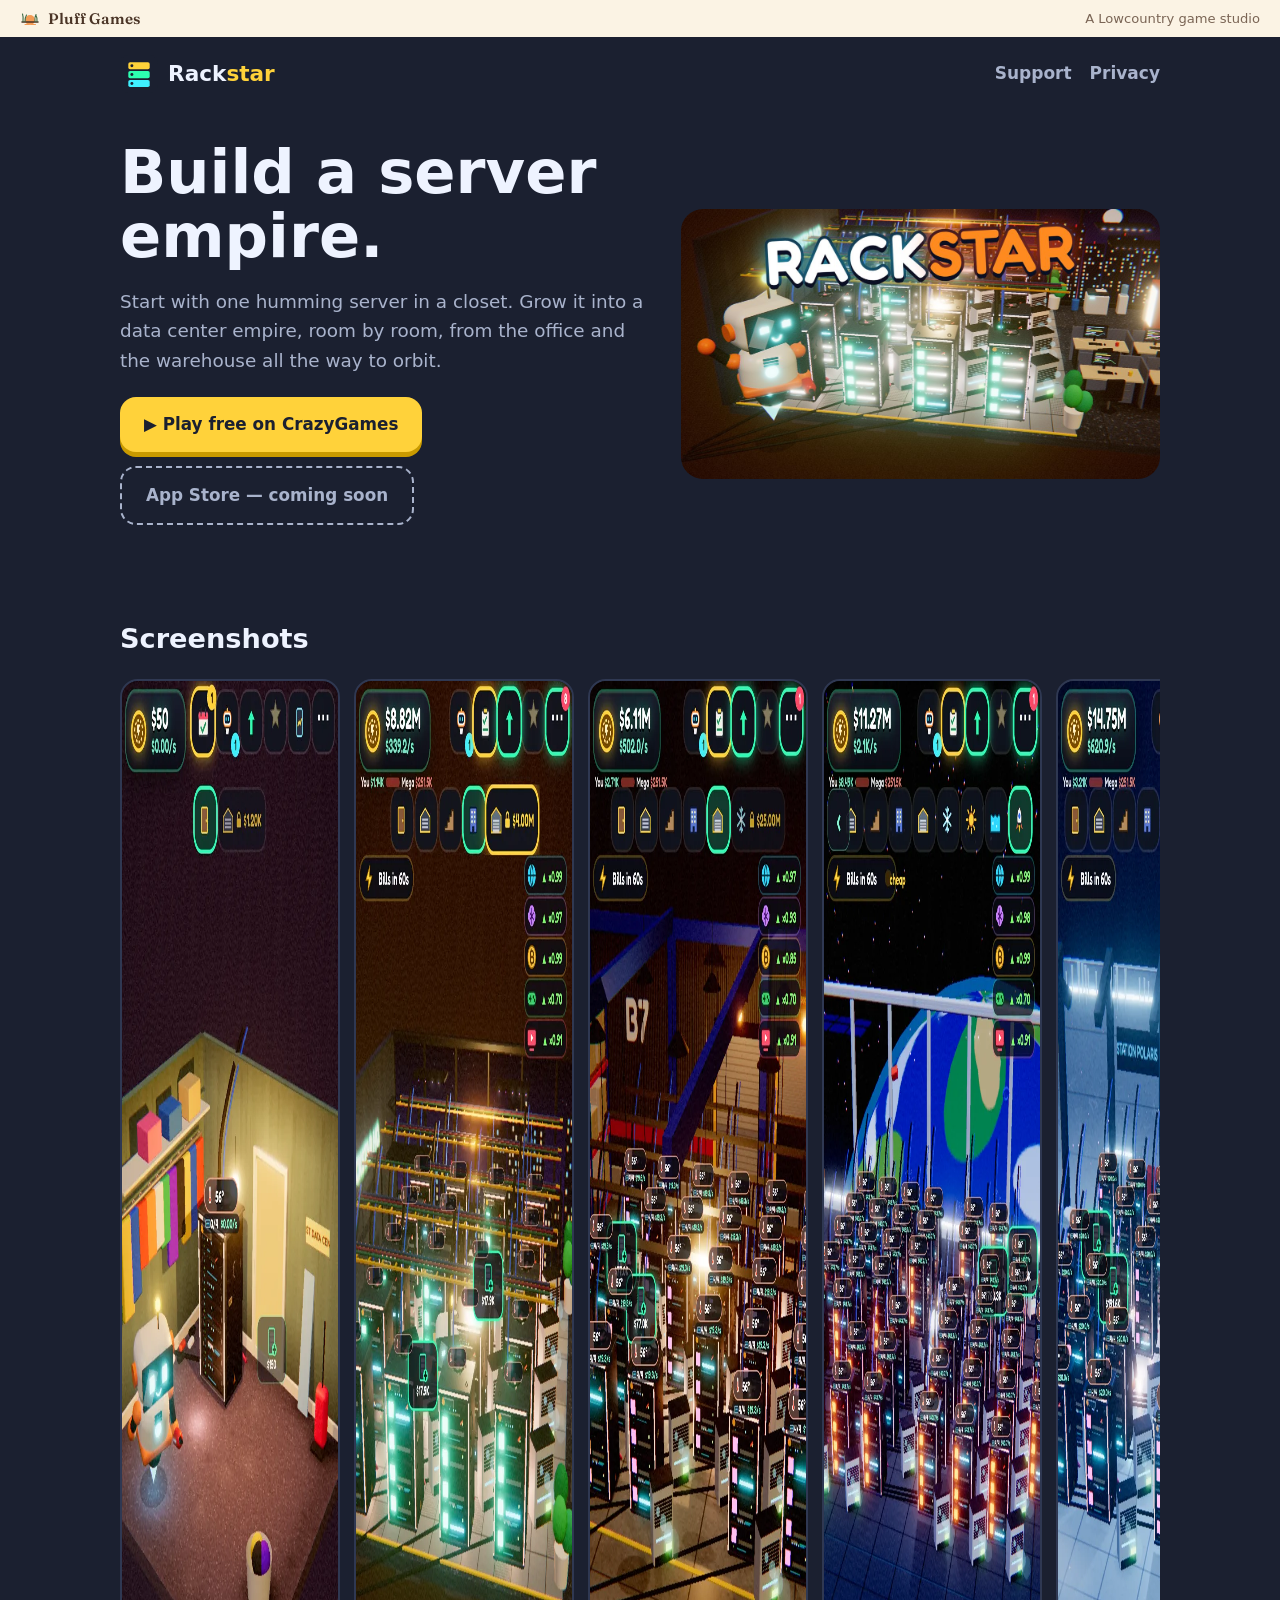
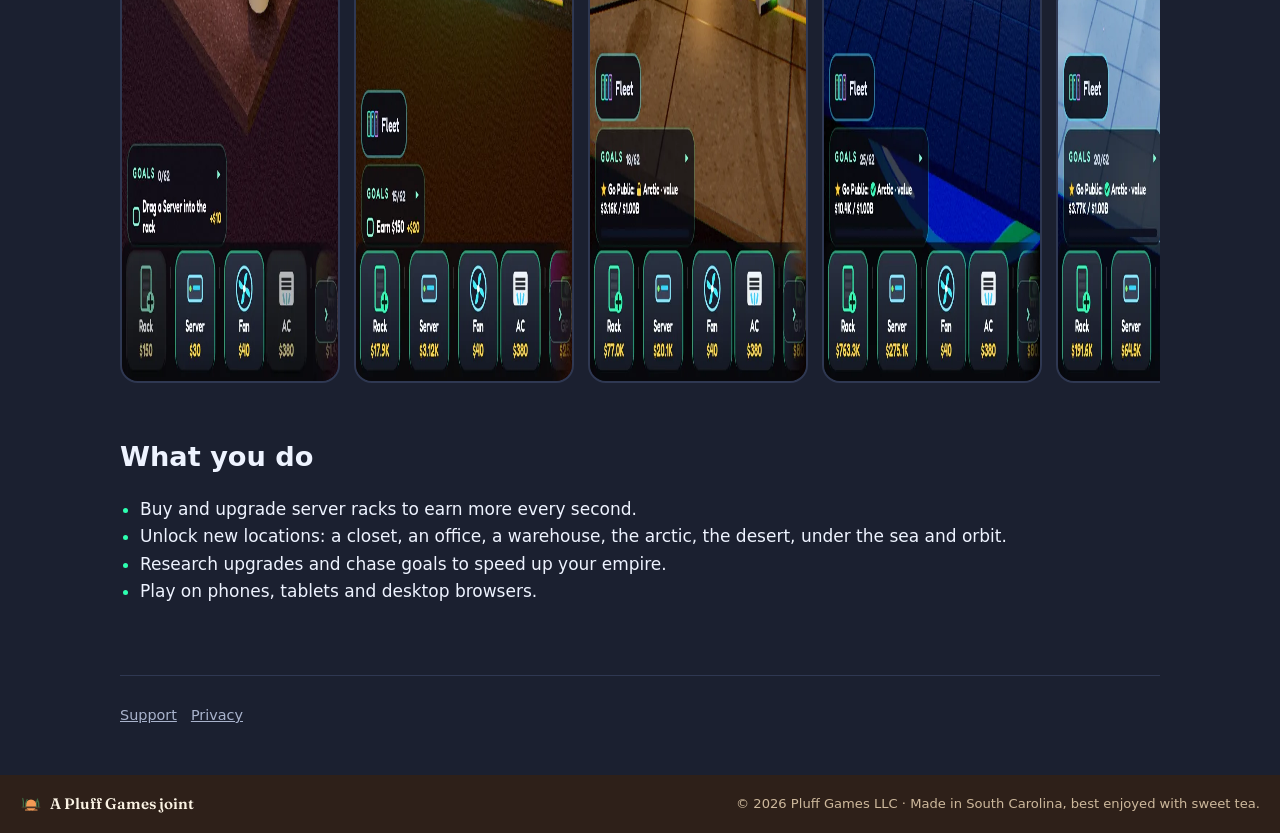
==== index.html @ f136c1f4 "Lowcountry rebrand: marsh sunset hero, new palette, fonts, logo" ====
<!doctype html><html lang="en"><head><meta charset="utf-8"><meta name="viewport" content="width=device-width,initial-scale=1">
<title>Rackstar — build a server empire</title><meta name="description" content="Rackstar is an idle tycoon game: grow from one server rack in a closet to data centers in orbit. Play free on CrazyGames."><link rel="canonical" href="https://rackstar.pluff.games/">
<meta property="og:type" content="website"><meta property="og:title" content="Rackstar — build a server empire"><meta property="og:description" content="Rackstar is an idle tycoon game: grow from one server rack in a closet to data centers in orbit. Play free on CrazyGames."><meta property="og:url" content="https://rackstar.pluff.games/"><meta property="og:image" content="https://rackstar.pluff.games/img/cover.jpg"><meta name="twitter:card" content="summary_large_image">
<meta name="theme-color" content="#f0936a"><link rel="icon" href="assets/favicon.svg" type="image/svg+xml"><link rel="apple-touch-icon" href="assets/apple-touch-icon.png"><link rel="stylesheet" href="assets/style.css"></head><body>
<div class="pbar"><a href="https://pluff.games"><img src="assets/pluff-logo.svg" alt="" width="20" height="20">Pluff Games</a><span>A Lowcountry game studio</span></div>
<div class="wrap"><header class="top"><a class="logo" href="./"><img src="assets/favicon.svg" alt=""><span>Rack<b>star</b></span></a><nav><a href="support/">Support</a><a href="privacy/">Privacy</a></nav></header>

<section class="game-hero"><div><h1 style="font-size:clamp(2.4rem,7vw,3.8rem);margin:0;line-height:1.05">Build a server empire.</h1>
<p style="color:var(--mut);font-size:1.15rem">Start with one humming server in a closet. Grow it into a data center empire, room by room, from the office and the warehouse all the way to orbit.</p>
<div class="btns"><a class="btn p" href="https://www.crazygames.com/game/rackstar">▶ Play free on CrazyGames</a><span class="btn g" aria-label="App Store version coming soon"> App Store — coming soon</span></div></div>
<img src="img/cover.jpg" alt="Rackstar cover art" width="1200" height="675"></section>
<h2>Screenshots</h2><div class="shots"><img src="img/1-closet.webp" alt="Rackstar screenshot: closet" loading="lazy" width="600" height="1304"><img src="img/2-office.webp" alt="Rackstar screenshot: office" loading="lazy" width="600" height="1304"><img src="img/3-warehouse.webp" alt="Rackstar screenshot: warehouse" loading="lazy" width="600" height="1304"><img src="img/4-orbit.webp" alt="Rackstar screenshot: orbit" loading="lazy" width="600" height="1304"><img src="img/4b-arctic.webp" alt="Rackstar screenshot: arctic" loading="lazy" width="600" height="1304"><img src="img/4d-undersea.webp" alt="Rackstar screenshot: undersea" loading="lazy" width="600" height="1304"></div>
<h2>What you do</h2><ul class="feat"><li>Buy and upgrade server racks to earn more every second.</li><li>Unlock new locations: a closet, an office, a warehouse, the arctic, the desert, under the sea and orbit.</li><li>Research upgrades and chase goals to speed up your empire.</li><li>Play on phones, tablets and desktop browsers.</li></ul>

<footer><a href="support/">Support</a><a href="privacy/">Privacy</a></footer></div>
<div class="pfoot"><a href="https://pluff.games"><img src="assets/pluff-logo.svg" alt="" width="22" height="22">A Pluff Games joint</a><span>&copy; 2026 Pluff Games LLC · Made in South Carolina, best enjoyed with sweet tea.</span></div></body></html>
---- assets/style.css ----
:root{--bg:#1b2030;--bg2:#232a3e;--y:#ffd23a;--m:#2dffb0;--c:#3ff0ff;--o:#ff8a1f;--t:#eef3ff;--mut:#a9b3cc}
*{box-sizing:border-box}html{-webkit-text-size-adjust:100%}
body{margin:0;font:17px/1.6 ui-rounded,"SF Pro Rounded","Nunito",system-ui,-apple-system,"Segoe UI",sans-serif;background:var(--bg);color:var(--t)}
a{color:var(--m)}img{max-width:100%;display:block}
.wrap{max-width:1080px;margin:0 auto;padding:0 20px}
header.top{display:flex;align-items:center;justify-content:space-between;padding:18px 0}
.logo{display:flex;gap:10px;align-items:center;font-weight:900;font-size:1.35rem;color:var(--t);text-decoration:none}
.logo img{width:38px;height:38px}.logo b{color:var(--y)}
nav a{color:var(--mut);text-decoration:none;margin-left:18px;font-weight:700}nav a:hover{color:var(--y)}
.hero{padding:56px 0 40px;text-align:center}
.hero h1{font-size:clamp(2.2rem,6vw,3.8rem);line-height:1.1;margin:0 0 14px;font-weight:900}
.hero h1 span{color:var(--y)}.hero p{color:var(--mut);max-width:620px;margin:0 auto;font-size:1.15rem}
.blob{display:inline-block;animation:bob 3s ease-in-out infinite}@keyframes bob{50%{transform:translateY(-6px) rotate(-3deg)}}
h2{font-size:1.7rem;font-weight:900;margin:40px 0 18px}
.grid{display:grid;grid-template-columns:repeat(auto-fill,minmax(290px,1fr));gap:22px}
.card{background:var(--bg2);border-radius:22px;overflow:hidden;text-decoration:none;color:var(--t);border:2px solid #2f3852;transition:transform .15s,border-color .15s}
.card:hover{transform:translateY(-4px) rotate(-.4deg);border-color:var(--y)}
.card .b{padding:16px 20px 20px}.card h3{margin:0 0 4px;font-size:1.3rem}.card p{margin:0;color:var(--mut)}
.card.soon{display:grid;place-items:center;min-height:240px;border-style:dashed;color:var(--mut);text-align:center;padding:20px}
.tag{display:inline-block;font-size:.75rem;font-weight:800;padding:3px 10px;border-radius:99px;background:var(--m);color:var(--bg);margin-right:6px}
.tag.y{background:var(--y)}
.btns{display:flex;flex-wrap:wrap;gap:14px;margin:22px 0}
.btn{display:inline-flex;align-items:center;gap:8px;padding:14px 24px;border-radius:16px;font-weight:900;text-decoration:none;font-size:1.05rem}
.btn.p{background:var(--y);color:var(--bg);box-shadow:0 5px 0 #c99a00}.btn.p:hover{transform:translateY(2px);box-shadow:0 3px 0 #c99a00}
.btn.g{border:2px dashed var(--mut);color:var(--mut);cursor:default}
.shots{display:flex;gap:14px;overflow-x:auto;scroll-snap-type:x mandatory;padding-bottom:12px}
.shots img{width:220px;flex:none;border-radius:18px;scroll-snap-align:start;border:2px solid #2f3852}
.game-hero{display:grid;grid-template-columns:1.1fr 1fr;gap:34px;align-items:center;padding:30px 0}
.game-hero img{border-radius:22px}
@media(max-width:760px){.game-hero{grid-template-columns:1fr}nav a{margin-left:12px;font-size:.95rem}.shots img{width:160px}}
.prose{max-width:760px}.prose h2{font-size:1.3rem;margin:28px 0 8px;color:var(--y)}
ul.feat{padding-left:20px}ul.feat li::marker{color:var(--m)}
footer{margin-top:70px;padding:28px 0;border-top:1px solid #2f3852;color:var(--mut);font-size:.9rem}
footer a{color:var(--mut);margin-right:14px}
.card>img{width:100%;aspect-ratio:16/10;object-fit:cover;height:auto}
.card.soon{min-height:0}
.game-hero>img{width:100%;max-height:460px;object-fit:cover;height:auto}
@font-face{font-family:Fraunces;src:url(fonts/fraunces.woff2) format("woff2");font-weight:100 900;font-display:swap}
.pbar,.pfoot{display:flex;justify-content:space-between;align-items:center;gap:12px;padding:8px 20px;font-size:.82rem;background:#fbf3e4;color:#4a3426}
.pbar a,.pfoot a{display:flex;align-items:center;gap:8px;font:600 .95rem Fraunces,Georgia,serif;color:#4a3426;text-decoration:none}
.pbar span,.pfoot span{color:#7a6555}
.pfoot{background:#2e2019;color:#cdb89c;padding:18px 20px;margin-top:20px;flex-wrap:wrap}.pfoot a{color:#fbf3e4}.pfoot span{color:#cdb89c}
footer a{margin-right:14px}
@media(max-width:520px){.pbar span{display:none}}
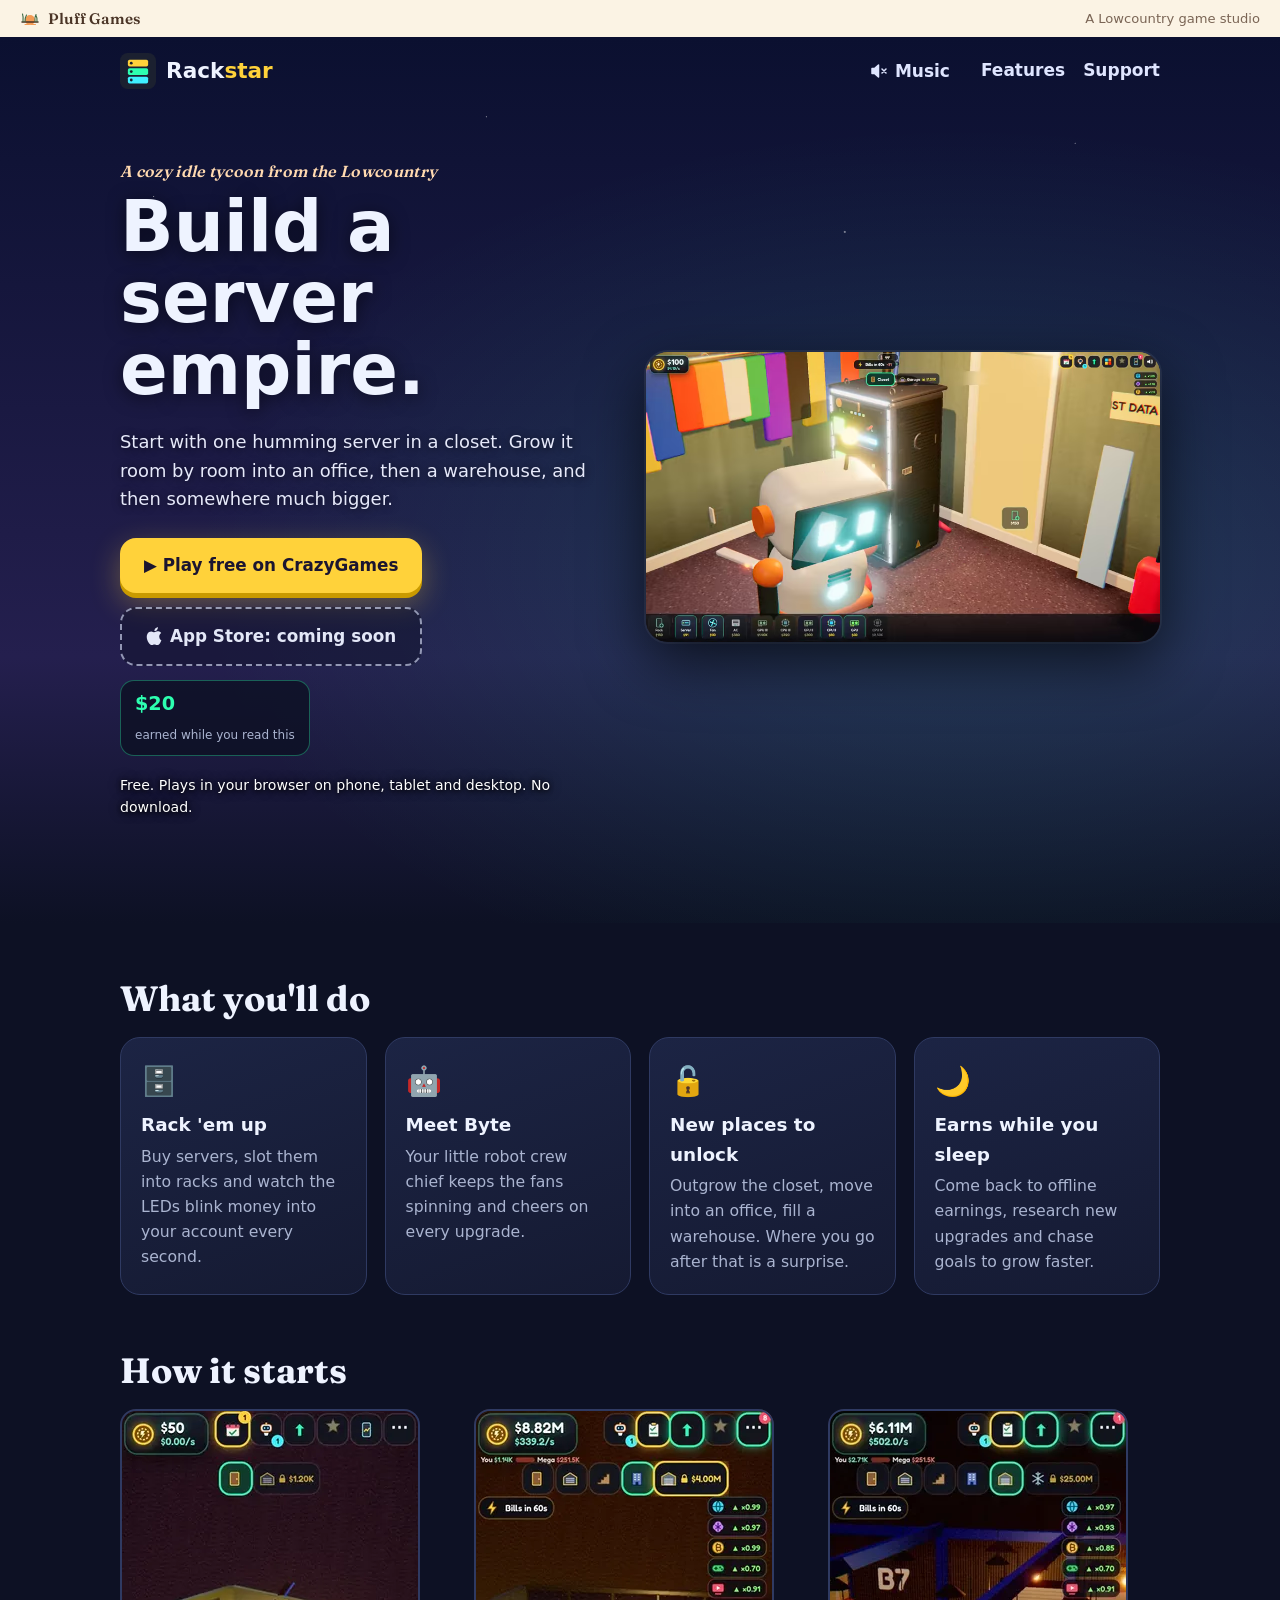
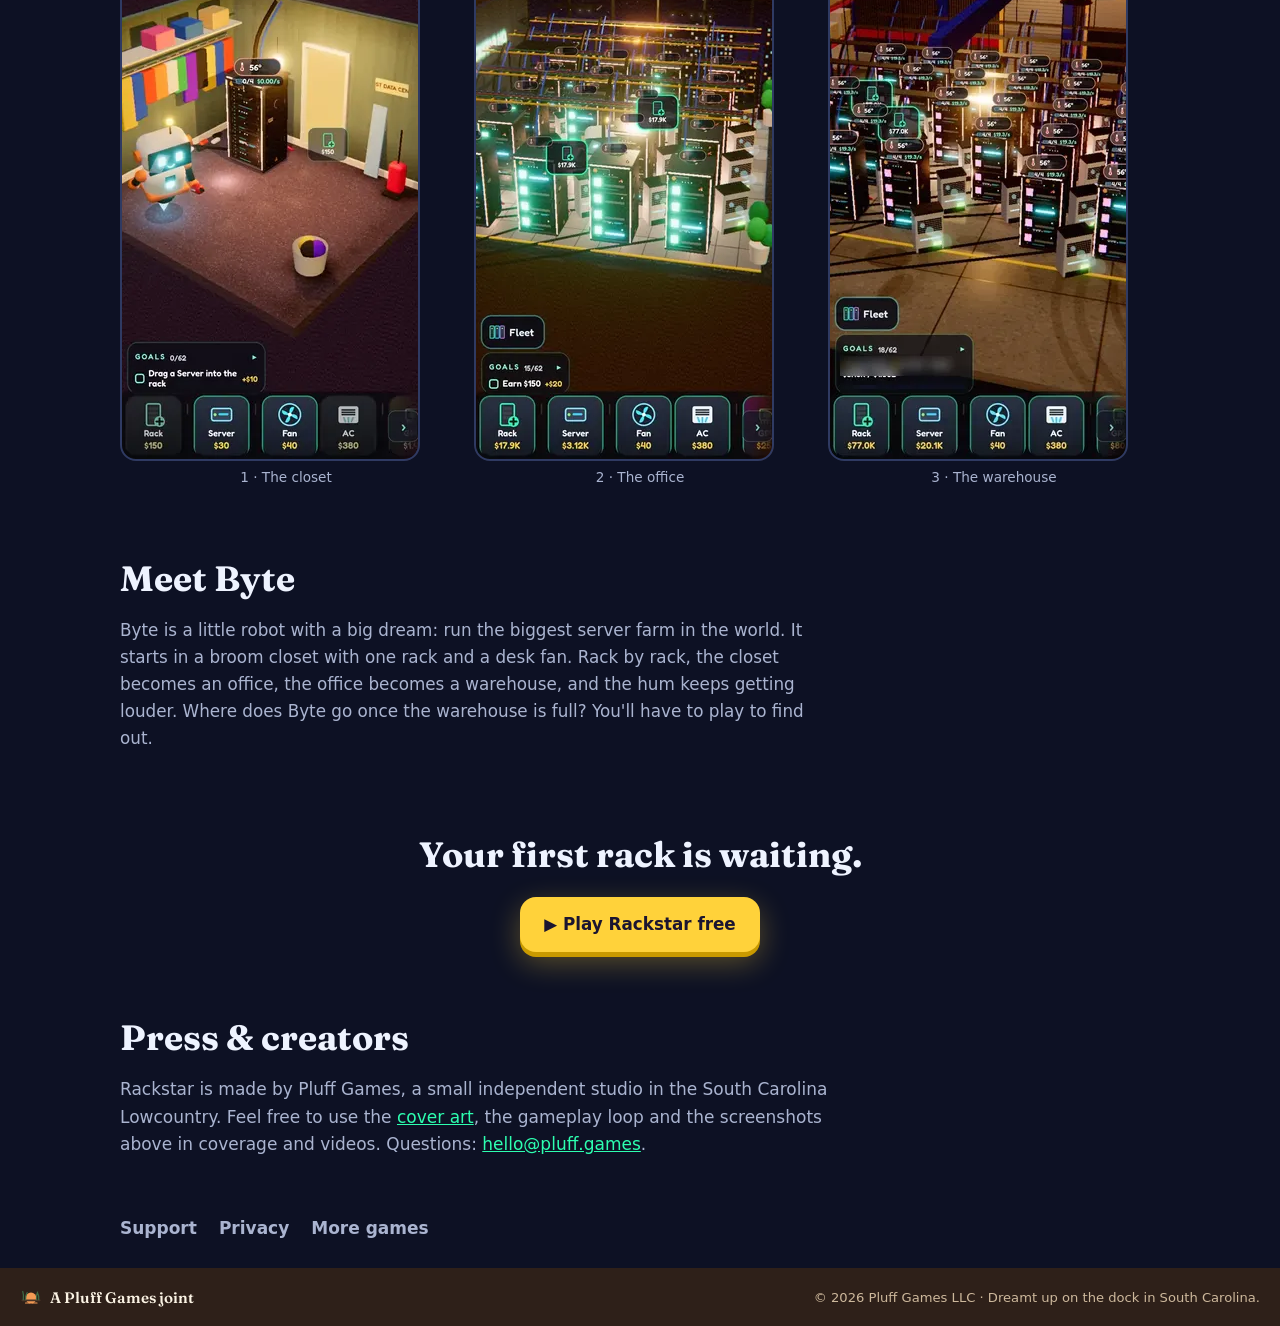
==== commit 44397fb1: "Rackstar showcase: gameplay loop hero, music toggle, spoiler-free early-game shots, SEO/OG, robots +" ====
--- a/index.html
+++ b/index.html
@@ -1,16 +1,50 @@
-<!doctype html><html lang="en"><head><meta charset="utf-8"><meta name="viewport" content="width=device-width,initial-scale=1">
-<title>Rackstar — build a server empire</title><meta name="description" content="Rackstar is an idle tycoon game: grow from one server rack in a closet to data centers in orbit. Play free on CrazyGames."><link rel="canonical" href="https://rackstar.pluff.games/">
-<meta property="og:type" content="website"><meta property="og:title" content="Rackstar — build a server empire"><meta property="og:description" content="Rackstar is an idle tycoon game: grow from one server rack in a closet to data centers in orbit. Play free on CrazyGames."><meta property="og:url" content="https://rackstar.pluff.games/"><meta property="og:image" content="https://rackstar.pluff.games/img/cover.jpg"><meta name="twitter:card" content="summary_large_image">
-<meta name="theme-color" content="#f0936a"><link rel="icon" href="assets/favicon.svg" type="image/svg+xml"><link rel="apple-touch-icon" href="assets/apple-touch-icon.png"><link rel="stylesheet" href="assets/style.css"></head><body>
-<div class="pbar"><a href="https://pluff.games"><img src="assets/pluff-logo.svg" alt="" width="20" height="20">Pluff Games</a><span>A Lowcountry game studio</span></div>
-<div class="wrap"><header class="top"><a class="logo" href="./"><img src="assets/favicon.svg" alt=""><span>Rack<b>star</b></span></a><nav><a href="support/">Support</a><a href="privacy/">Privacy</a></nav></header>
+<!doctype html><html lang="en"><head><meta charset="utf-8"><meta name="viewport" content="width=device-width,initial-scale=1,viewport-fit=cover">
+<title>Rackstar: build a server empire from a broom closet</title>
 
-<section class="game-hero"><div><h1 style="font-size:clamp(2.4rem,7vw,3.8rem);margin:0;line-height:1.05">Build a server empire.</h1>
-<p style="color:var(--mut);font-size:1.15rem">Start with one humming server in a closet. Grow it into a data center empire, room by room, from the office and the warehouse all the way to orbit.</p>
-<div class="btns"><a class="btn p" href="https://www.crazygames.com/game/rackstar">▶ Play free on CrazyGames</a><span class="btn g" aria-label="App Store version coming soon"> App Store — coming soon</span></div></div>
-<img src="img/cover.jpg" alt="Rackstar cover art" width="1200" height="675"></section>
-<h2>Screenshots</h2><div class="shots"><img src="img/1-closet.webp" alt="Rackstar screenshot: closet" loading="lazy" width="600" height="1304"><img src="img/2-office.webp" alt="Rackstar screenshot: office" loading="lazy" width="600" height="1304"><img src="img/3-warehouse.webp" alt="Rackstar screenshot: warehouse" loading="lazy" width="600" height="1304"><img src="img/4-orbit.webp" alt="Rackstar screenshot: orbit" loading="lazy" width="600" height="1304"><img src="img/4b-arctic.webp" alt="Rackstar screenshot: arctic" loading="lazy" width="600" height="1304"><img src="img/4d-undersea.webp" alt="Rackstar screenshot: undersea" loading="lazy" width="600" height="1304"></div>
-<h2>What you do</h2><ul class="feat"><li>Buy and upgrade server racks to earn more every second.</li><li>Unlock new locations: a closet, an office, a warehouse, the arctic, the desert, under the sea and orbit.</li><li>Research upgrades and chase goals to speed up your empire.</li><li>Play on phones, tablets and desktop browsers.</li></ul>
-
-<footer><a href="support/">Support</a><a href="privacy/">Privacy</a></footer></div>
-<div class="pfoot"><a href="https://pluff.games"><img src="assets/pluff-logo.svg" alt="" width="22" height="22">A Pluff Games joint</a><span>&copy; 2026 Pluff Games LLC · Made in South Carolina, best enjoyed with sweet tea.</span></div></body></html>+<meta name="description" content="Rackstar is a cozy idle tycoon game. Grow one humming server in a broom closet into a data center empire. How far can you take it? Play free on CrazyGames.">
+<link rel="canonical" href="https://rackstar.pluff.games/">
+<meta property="og:type" content="website"><meta property="og:site_name" content="Rackstar by Pluff Games"><meta property="og:title" content="Rackstar: build a server empire"><meta property="og:description" content="Grow one humming server in a broom closet into a data center empire. Play free on CrazyGames."><meta property="og:url" content="https://rackstar.pluff.games/"><meta property="og:image" content="https://rackstar.pluff.games/img/og.jpg"><meta property="og:image:width" content="1200"><meta property="og:image:height" content="675"><meta property="og:image:alt" content="Byte the robot in front of glowing Rackstar server racks">
+<meta name="twitter:card" content="summary_large_image"><meta name="twitter:title" content="Rackstar: build a server empire"><meta name="twitter:description" content="Start in a broom closet. Nobody knows where it ends. Play free on CrazyGames."><meta name="twitter:image" content="https://rackstar.pluff.games/img/og.jpg">
+<meta name="theme-color" content="#0d1124"><link rel="icon" href="/assets/favicon.svg" type="image/svg+xml"><link rel="icon" href="/favicon.ico" sizes="32x32"><link rel="apple-touch-icon" href="/assets/apple-touch-icon.png">
+<link rel="preload" href="/assets/fonts/fraunces.woff2" as="font" type="font/woff2" crossorigin>
+<link rel="stylesheet" href="/assets/rs.css">
+<script type="application/ld+json">{"@context":"https://schema.org","@type":"VideoGame","name":"Rackstar","url":"https://rackstar.pluff.games/","image":"https://rackstar.pluff.games/img/og.jpg","description":"A cozy idle tycoon game: grow one server rack in a closet into a data center empire.","genre":["Idle","Tycoon","Simulation"],"gamePlatform":["Web browser","iOS"],"applicationCategory":"Game","operatingSystem":"Any","offers":{"@type":"Offer","price":"0","priceCurrency":"USD"},"publisher":{"@type":"Organization","name":"Pluff Games LLC","url":"https://pluff.games"}}</script>
+</head><body>
+<a class="skip" href="#main">Skip to content</a>
+<div class="pbar"><a href="https://pluff.games"><img src="/assets/pluff-logo.svg" alt="" width="20" height="20">Pluff Games</a><span>A Lowcountry game studio</span></div>
+<header class="hero" id="top">
+  <div class="hwrap">
+  <nav class="top"><a class="logo" href="/"><img src="/assets/favicon.svg" alt="" width="36" height="36"><span>Rack<b>star</b></span></a><span class="navr"><button type="button" class="mus" id="mus" aria-pressed="false" aria-label="Music" data-mus><svg class="spk" width="20" height="20" viewBox="0 0 20 20" aria-hidden="true" fill="none" stroke="currentColor" stroke-width="1.5" stroke-linecap="round" stroke-linejoin="round"><path d="M3 7.5h2.5L9.5 4v12l-4-3.5H3z" fill="currentColor"/><path class="w1" d="M12.5 7.5a3.5 3.5 0 0 1 0 5"/><path class="w2" d="M15 5a7 7 0 0 1 0 10"/><path class="x" d="M13 8l4 4M17 8l-4 4"/></svg><span class="ml">Music</span></button><a href="#features">Features</a><a href="/support/">Support</a></span></nav>
+  <div class="hcopy">
+   <p class="kick">A cozy idle tycoon from the Lowcountry</p>
+   <h1>Build a server empire.</h1>
+   <p class="lede">Start with one humming server in a closet. Grow it room by room into an office, then a warehouse, and then somewhere much bigger.</p>
+   <div class="btns"><a class="btn p" href="https://www.crazygames.com/game/rackstar" rel="noopener">▶ Play free on CrazyGames</a><span class="btn g" role="note"><svg width="16" height="18" viewBox="0 0 16 18" aria-hidden="true"><path fill="currentColor" d="M13.2 9.6c0-2.3 1.9-3.4 2-3.5-1.1-1.6-2.8-1.8-3.4-1.8-1.4-.1-2.8.9-3.5.9-.7 0-1.8-.8-3-.8C3.7 4.4 2.3 5.3 1.5 6.7c-1.6 2.8-.4 6.9 1.2 9.1.8 1.1 1.7 2.3 2.8 2.3 1.1 0 1.6-.7 2.9-.7 1.4 0 1.8.7 3 .7s2-1.1 2.7-2.2c.9-1.3 1.2-2.5 1.3-2.6-.1 0-2.2-.9-2.2-3.7zM11 2.9c.6-.7 1-1.7.9-2.7-.9 0-1.9.6-2.6 1.3-.5.6-1 1.6-.9 2.6 1 .1 2-.5 2.6-1.2z"/></svg>App Store: coming soon</span></div>
+   <div class="ticker" aria-hidden="true"><span id="cash">$0</span><small>earned while you read this</small></div><p class="small">Free. Plays in your browser on phone, tablet and desktop. No download.</p>
+  </div>
+  <div class="hart"><video id="loop" autoplay muted loop playsinline preload="auto" poster="/media/poster.jpg" width="960" height="540" aria-label="Rackstar gameplay: Byte builds racks in the closet, the office and the warehouse"><source src="/media/loop-640.mp4" type="video/mp4" media="(max-width:760px)"><source src="/media/loop.mp4" type="video/mp4"><source src="/media/loop.webm" type="video/webm"></video></div>
+ </div>
+</header>
+<main id="main">
+<section class="wrap" id="features"><h2>What you'll do</h2>
+<div class="feat">
+ <div><i>🗄️</i><h3>Rack 'em up</h3><p>Buy servers, slot them into racks and watch the LEDs blink money into your account every second.</p></div>
+ <div><i>🤖</i><h3>Meet Byte</h3><p>Your little robot crew chief keeps the fans spinning and cheers on every upgrade.</p></div>
+ <div><i>🔓</i><h3>New places to unlock</h3><p>Outgrow the closet, move into an office, fill a warehouse. Where you go after that is a surprise.</p></div>
+ <div><i>🌙</i><h3>Earns while you sleep</h3><p>Come back to offline earnings, research new upgrades and chase goals to grow faster.</p></div>
+</div></section>
+<section class="wrap"><h2>How it starts</h2>
+<div class="shots" tabindex="0" aria-label="Rackstar screenshots, scroll sideways">
+<figure><img src="/img/1-closet-s.webp" alt="Rackstar closet: a single server rack" loading="lazy" width="300" height="652"><figcaption>1 · The closet</figcaption></figure>
+<figure><img src="/img/2-office-s.webp" alt="Rackstar office with desks and racks" loading="lazy" width="300" height="652"><figcaption>2 · The office</figcaption></figure>
+<figure><img src="/img/3-warehouse-s.webp" alt="Rackstar warehouse full of racks" loading="lazy" width="300" height="652"><figcaption>3 · The warehouse</figcaption></figure>
+</div></section>
+<section class="wrap story"><h2>Meet Byte</h2><p>Byte is a little robot with a big dream: run the biggest server farm in the world. It starts in a broom closet with one rack and a desk fan. Rack by rack, the closet becomes an office, the office becomes a warehouse, and the hum keeps getting louder. Where does Byte go once the warehouse is full? You'll have to play to find out.</p></section>
+<section class="wrap cta"><h2>Your first rack is waiting.</h2><a class="btn p" href="https://www.crazygames.com/game/rackstar" rel="noopener">▶ Play Rackstar free</a></section>
+<section class="wrap press"><h2>Press &amp; creators</h2><p>Rackstar is made by Pluff Games, a small independent studio in the South Carolina Lowcountry. Feel free to use the <a href="/img/cover.jpg">cover art</a>, the gameplay loop and the screenshots above in coverage and videos. Questions: <a href="mailto:hello@pluff.games">hello@pluff.games</a>.</p></section>
+</main>
+<footer class="wrap foot"><a href="/support/">Support</a><a href="/privacy/">Privacy</a><a href="https://pluff.games">More games</a></footer>
+<div class="pfoot"><a href="https://pluff.games"><img src="/assets/pluff-logo.svg" alt="" width="22" height="22">A Pluff Games joint</a><span>&copy; 2026 Pluff Games LLC · Dreamt up on the dock in South Carolina.</span></div>
+<script src="/assets/sky.js" defer></script>
+<script src="/assets/music.js" defer></script>
+</body></html>
--- a/assets/rs.css
+++ b/assets/rs.css
@@ -0,0 +1,68 @@
+@font-face{font-family:Fraunces;src:url(fonts/fraunces.woff2) format("woff2");font-weight:100 900;font-display:swap}
+:root{--bg:#0d1124;--bg2:#171d36;--y:#ffd23a;--m:#2dffb0;--c:#3ff0ff;--o:#ff8a1f;--t:#eef3ff;--mut:#aab4d0;--cream:#fbf3e4}
+*{box-sizing:border-box}html{-webkit-text-size-adjust:100%;scroll-behavior:smooth}
+body{margin:0;font:17px/1.6 ui-rounded,"SF Pro Rounded","Nunito",system-ui,-apple-system,"Segoe UI",sans-serif;background:var(--bg);color:var(--t)}
+a{color:var(--m)}img{max-width:100%;display:block;height:auto}
+.skip{position:absolute;left:-999px}.skip:focus{left:12px;top:12px;z-index:9;background:var(--y);color:#000;padding:8px 12px;border-radius:8px}
+.wrap{max-width:1080px;margin:0 auto;padding:0 20px}
+.pbar,.pfoot{display:flex;justify-content:space-between;align-items:center;gap:12px;padding:8px 20px;font-size:.82rem;background:var(--cream);color:#4a3426}
+.pbar a,.pfoot a{display:flex;align-items:center;gap:8px;font:600 .95rem Fraunces,Georgia,serif;color:#4a3426;text-decoration:none}
+.pbar span{color:#7a6555}.pfoot{background:#2e2019;color:#cdb89c;padding:18px 20px;flex-wrap:wrap}.pfoot a{color:var(--cream)}
+.hero{position:relative;min-height:min(92vh,820px);overflow:hidden;background:linear-gradient(#0b1030,#3a2a5c 55%,#f0936a 82%,#2a1a24);display:flex;flex-direction:column}
+#sky{position:absolute;inset:0;width:100%;height:100%}
+.hwrap{position:relative;max-width:1080px;width:100%;margin:0 auto;padding:0 20px;flex:1;display:flex;flex-direction:column}
+nav.top{display:flex;justify-content:space-between;align-items:center;padding:16px 0}
+nav.top span a{color:#dfe5ff;text-decoration:none;margin-left:18px;font-weight:700}nav.top span a:hover{color:var(--y)}
+.logo{display:flex;gap:10px;align-items:center;font-weight:900;font-size:1.35rem;color:var(--t);text-decoration:none}.logo b{color:var(--y)}
+.hcopy{max-width:560px;padding:6vh 0 22vh}
+.kick{font:600 1rem Fraunces,Georgia,serif;color:#ffd9b0;margin:0;letter-spacing:.02em;font-style:italic}
+h1{font-size:clamp(2.5rem,7vw,4.4rem);line-height:1.02;margin:.15em 0 .3em;font-weight:900;text-shadow:0 3px 18px #0008}
+.lede{font-size:1.12rem;color:#e6e9fa;text-shadow:0 1px 8px #000a;margin:0}
+.small{font-size:.88rem;color:#fff;text-shadow:0 1px 4px #000,0 0 12px #000}
+.btns{display:flex;flex-wrap:wrap;gap:14px;margin:24px 0 8px}
+.btn{display:inline-flex;align-items:center;gap:8px;padding:14px 24px;border-radius:16px;font-weight:900;text-decoration:none;font-size:1.05rem;min-height:48px}
+.btn.p{background:var(--y);color:#1b1530;box-shadow:0 5px 0 #c99a00,0 10px 30px #ffd23a55;transition:transform .12s,box-shadow .12s}.btn.p:hover,.btn.p:focus-visible{transform:translateY(2px);box-shadow:0 3px 0 #c99a00,0 8px 24px #ffd23a77}
+.btn.g{border:2px dashed #cfd6f0aa;color:#e3e7f7;background:#0d112466;cursor:default}
+.ticker{position:absolute;right:20px;bottom:90px;background:#0d1124cc;border:1px solid #2dffb055;border-radius:14px;padding:8px 14px;text-align:right;font-variant-numeric:tabular-nums}
+.ticker span{display:block;color:var(--m);font-weight:900;font-size:1.2rem}.ticker small{color:var(--mut);font-size:.75rem}
+h2{font:700 clamp(1.6rem,4vw,2.2rem)/1.15 Fraunces,Georgia,serif;margin:56px 0 18px}
+.trailer{margin-top:-60px;position:relative}.trailer img{border-radius:22px;box-shadow:0 20px 60px #000a;border:2px solid #ffffff14}
+.feat{display:grid;grid-template-columns:repeat(auto-fit,minmax(220px,1fr));gap:18px}
+.feat div{background:linear-gradient(160deg,#1c2444,#151a32);border:1px solid #2f3a62;border-radius:20px;padding:20px}
+.feat i{font-style:normal;font-size:1.8rem}.feat h3{margin:6px 0 4px;font-size:1.15rem}.feat p{margin:0;color:var(--mut);font-size:.98rem}
+.shots{display:flex;gap:16px;overflow-x:auto;scroll-snap-type:x mandatory;padding-bottom:14px;-webkit-overflow-scrolling:touch}
+.shots figure{margin:0;flex:none;width:200px;scroll-snap-align:start}.shots img{border-radius:16px;border:2px solid #2f3a62;aspect-ratio:300/652}
+.shots figcaption{font-size:.85rem;color:var(--mut);margin-top:6px;text-align:center}
+.cta{text-align:center;padding:10px 0 10px}.cta h2{margin-bottom:22px}
+.press p{color:var(--mut);max-width:720px}
+.foot{display:flex;gap:22px;padding:40px 20px 26px}.foot a{color:var(--mut);font-weight:700;text-decoration:none}
+@media(max-width:640px){.hero{min-height:auto}.hcopy{padding:36vw 0 210px}.feat{grid-template-columns:1fr 1fr;gap:12px}.feat div{padding:14px}.feat p{font-size:.88rem}nav.top span a{margin-left:12px;font-size:.95rem}.shots figure{width:150px}.pbar span{display:none}.trailer{margin-top:-40px}.ticker{display:none}}
+@media(prefers-reduced-motion:reduce){html{scroll-behavior:auto}}
+.hero{min-height:auto;background:radial-gradient(1px 1px at 12% 18%,#fff9,transparent),radial-gradient(1px 1px at 38% 9%,#fff8,transparent),radial-gradient(1.5px 1.5px at 66% 22%,#fffa,transparent),radial-gradient(1px 1px at 84% 12%,#fff7,transparent),radial-gradient(1px 1px at 22% 40%,#fff6,transparent),radial-gradient(60% 50% at 75% 60%,#2dffb022,transparent),linear-gradient(#0b1030,#241f4e 70%,#0d1124)}
+.hwrap{display:grid;grid-template-columns:1fr 1.05fr;gap:36px;align-items:center;padding-bottom:70px}.hwrap nav.top{grid-column:1/-1}
+.hcopy{padding:20px 0}.hart img{border-radius:22px;box-shadow:0 20px 60px #000a,0 0 0 2px #ffffff14;animation:fl 6s ease-in-out infinite}
+@keyframes fl{50%{transform:translateY(-6px)}}
+.ticker{bottom:18px}.story p{color:var(--mut);max-width:720px;font-size:1.05rem}
+@media(max-width:760px){.hwrap{grid-template-columns:1fr;gap:10px;padding-bottom:30px}.hcopy{padding:8px 0}.hart{order:-1;grid-row:2}}
+@media(prefers-reduced-motion:reduce){.hart img{animation:none}}
+.hart video{width:100%;height:auto;aspect-ratio:16/9;border-radius:22px;box-shadow:0 20px 60px #000a,0 0 0 2px #ffffff14;background:#1b1412 url(/media/poster.jpg) center/cover;display:block}
+.ticker{position:static;display:inline-block;margin:6px 0 4px;text-align:left}
+@media(max-width:640px){.ticker{display:inline-block}}
+.shots img{border:0;aspect-ratio:auto;outline:2px solid #2f3a62;outline-offset:-2px}
+@media(min-width:761px){.shots{display:grid;grid-template-columns:repeat(3,1fr);gap:22px;overflow:visible}.shots figure{width:auto}}
+.navr{display:flex;align-items:center}
+.mus{display:inline-flex;align-items:center;gap:6px;margin-left:18px;padding:5px 12px 5px 9px;height:34px;border-radius:999px;border:1px solid transparent;background:transparent;color:#dfe5ff;font-family:inherit;font-size:inherit;font-weight:700;line-height:1;cursor:pointer;transition:color .15s,background-color .15s,border-color .15s;-webkit-tap-highlight-color:transparent}
+.mus+a{margin-left:18px}
+.mus svg{display:block;flex:none}
+.mus:hover{color:var(--y)}
+.mus:focus-visible{outline:2px solid var(--y);outline-offset:2px}
+.mus .w1,.mus .w2{display:none}
+.mus[aria-pressed=true]{color:var(--m);background:#2dffb014;border-color:#2dffb055}
+.mus[aria-pressed=true]:hover{background:#2dffb022}
+.mus[aria-pressed=true] .x{display:none}
+.mus[aria-pressed=true] .w1,.mus[aria-pressed=true] .w2{display:inline;animation:wv 2.4s ease-in-out infinite}
+.mus[aria-pressed=true] .w2{animation-delay:.3s}
+@keyframes wv{0%,100%{opacity:1}50%{opacity:.35}}
+.mus[disabled]{opacity:.45;cursor:default;color:#dfe5ff;background:none;border-color:transparent}
+@media(max-width:640px){.mus{margin-left:8px;padding:0;width:34px;justify-content:center;font-size:.95rem}.mus .ml{display:none}.mus+a{margin-left:12px}}
+@media(prefers-reduced-motion:reduce){.mus .w1,.mus .w2{animation:none!important}}
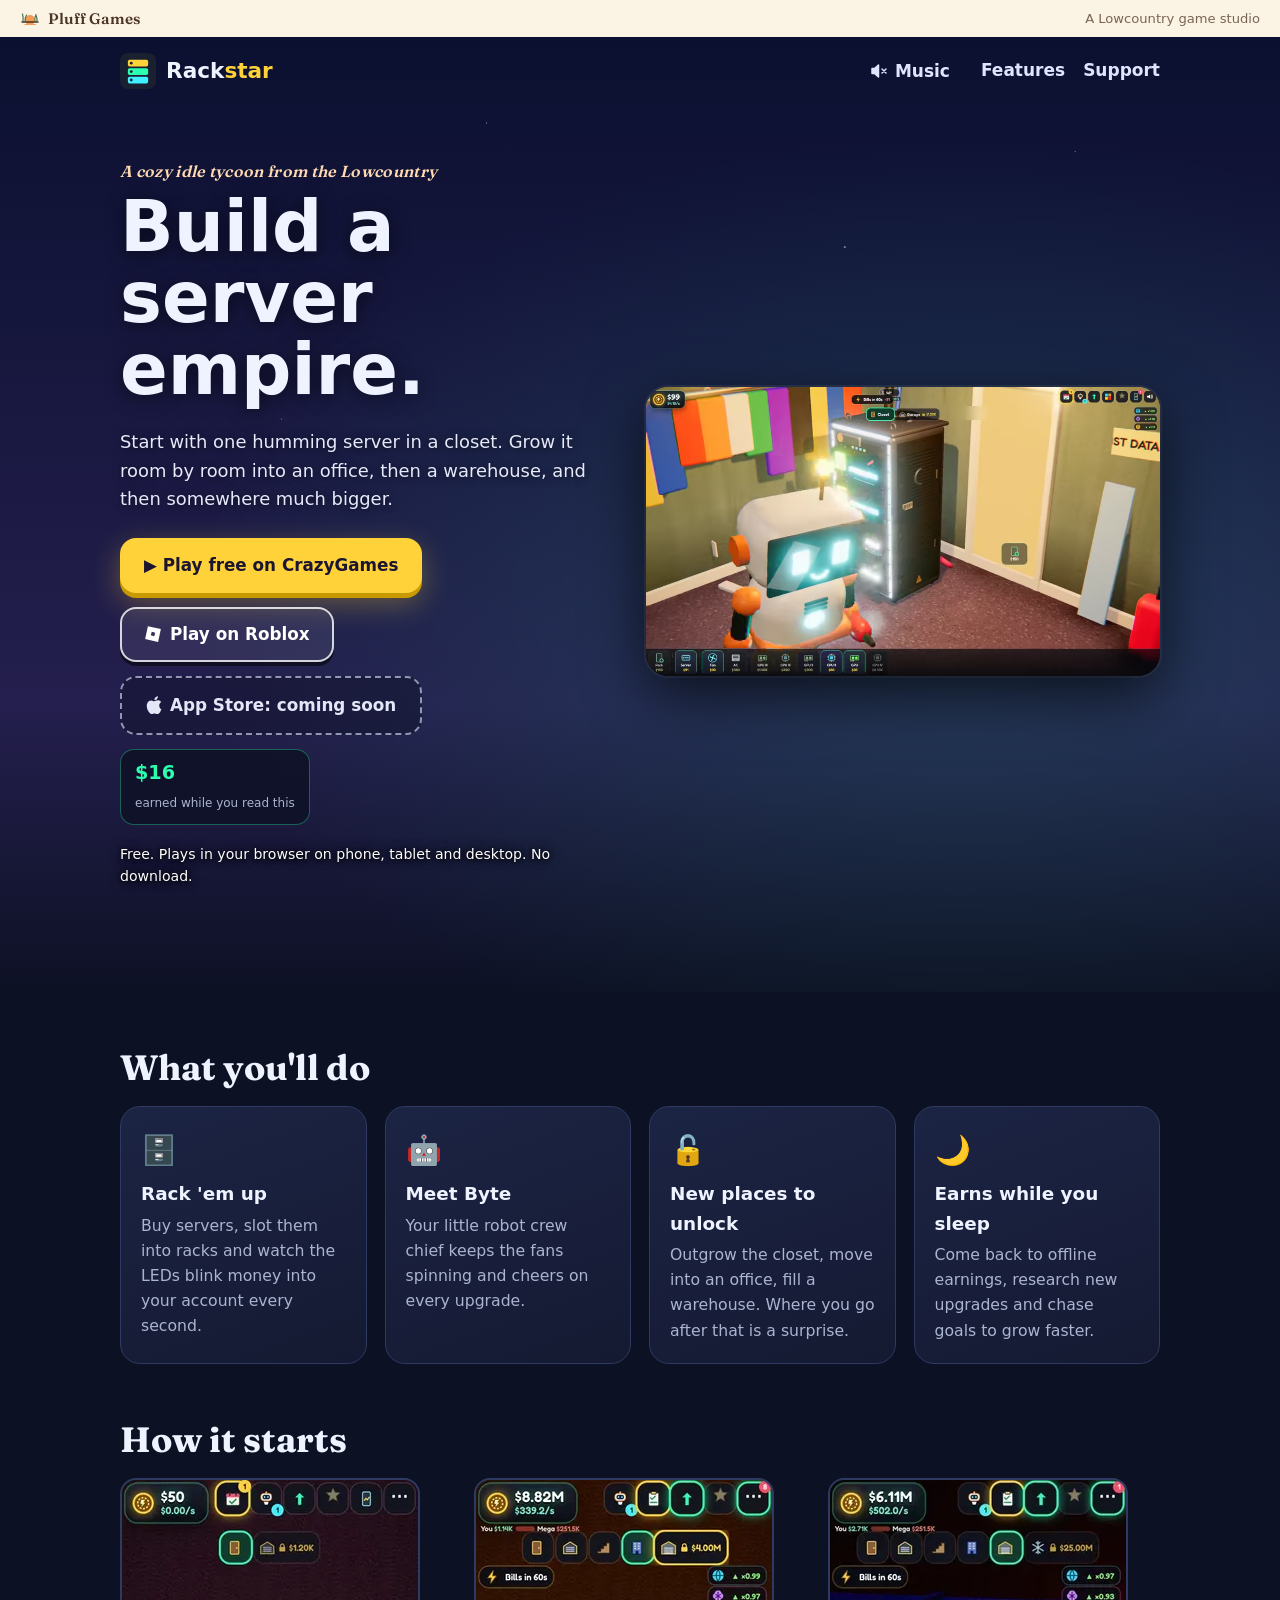
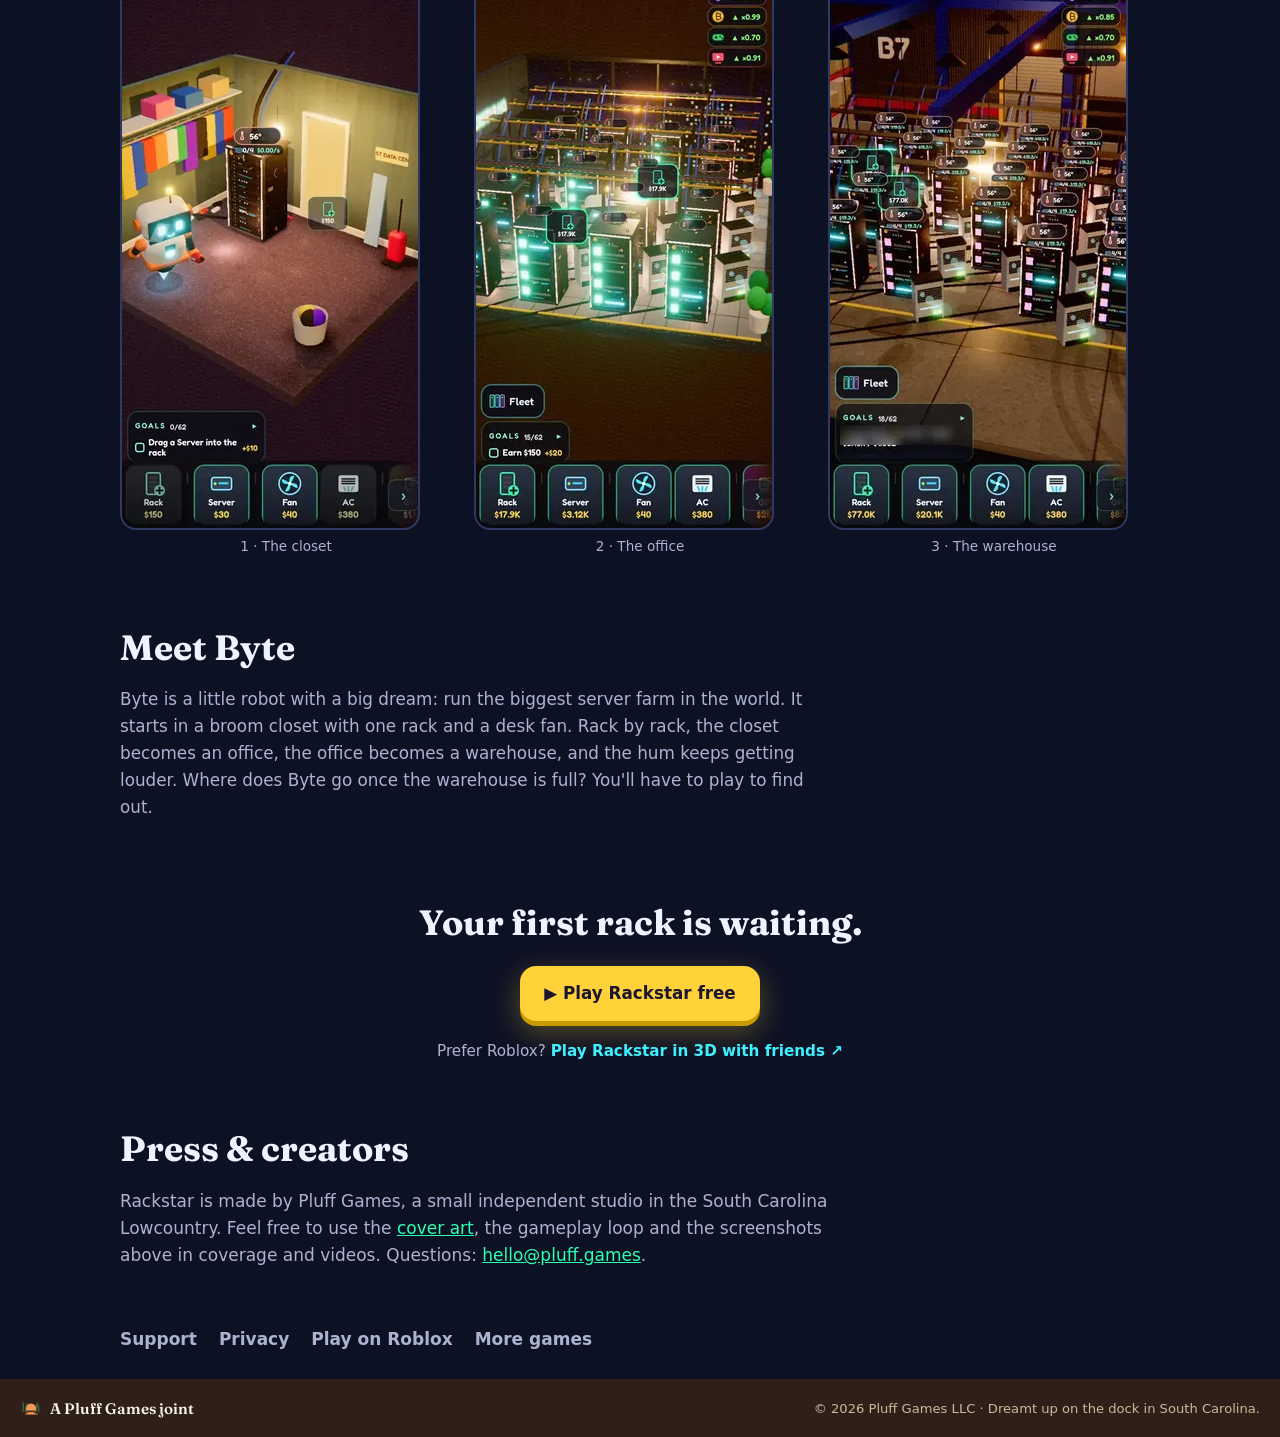
==== commit 734cb5bf: "Add Play on Roblox secondary CTA (hero, end CTA, footer)" ====
--- a/index.html
+++ b/index.html
@@ -8,7 +8,7 @@
 <meta name="theme-color" content="#0d1124"><link rel="icon" href="/assets/favicon.svg" type="image/svg+xml"><link rel="icon" href="/favicon.ico" sizes="32x32"><link rel="apple-touch-icon" href="/assets/apple-touch-icon.png">
 <link rel="preload" href="/assets/fonts/fraunces.woff2" as="font" type="font/woff2" crossorigin>
 <link rel="stylesheet" href="/assets/rs.css">
-<script type="application/ld+json">{"@context":"https://schema.org","@type":"VideoGame","name":"Rackstar","url":"https://rackstar.pluff.games/","image":"https://rackstar.pluff.games/img/og.jpg","description":"A cozy idle tycoon game: grow one server rack in a closet into a data center empire.","genre":["Idle","Tycoon","Simulation"],"gamePlatform":["Web browser","iOS"],"applicationCategory":"Game","operatingSystem":"Any","offers":{"@type":"Offer","price":"0","priceCurrency":"USD"},"publisher":{"@type":"Organization","name":"Pluff Games LLC","url":"https://pluff.games"}}</script>
+<script type="application/ld+json">{"@context":"https://schema.org","@type":"VideoGame","name":"Rackstar","url":"https://rackstar.pluff.games/","image":"https://rackstar.pluff.games/img/og.jpg","description":"A cozy idle tycoon game: grow one server rack in a closet into a data center empire.","genre":["Idle","Tycoon","Simulation"],"gamePlatform":["Web browser","iOS","Roblox"],"applicationCategory":"Game","operatingSystem":"Any","offers":{"@type":"Offer","price":"0","priceCurrency":"USD"},"publisher":{"@type":"Organization","name":"Pluff Games LLC","url":"https://pluff.games"}}</script>
 </head><body>
 <a class="skip" href="#main">Skip to content</a>
 <div class="pbar"><a href="https://pluff.games"><img src="/assets/pluff-logo.svg" alt="" width="20" height="20">Pluff Games</a><span>A Lowcountry game studio</span></div>
@@ -19,7 +19,7 @@
    <p class="kick">A cozy idle tycoon from the Lowcountry</p>
    <h1>Build a server empire.</h1>
    <p class="lede">Start with one humming server in a closet. Grow it room by room into an office, then a warehouse, and then somewhere much bigger.</p>
-   <div class="btns"><a class="btn p" href="https://www.crazygames.com/game/rackstar" rel="noopener">▶ Play free on CrazyGames</a><span class="btn g" role="note"><svg width="16" height="18" viewBox="0 0 16 18" aria-hidden="true"><path fill="currentColor" d="M13.2 9.6c0-2.3 1.9-3.4 2-3.5-1.1-1.6-2.8-1.8-3.4-1.8-1.4-.1-2.8.9-3.5.9-.7 0-1.8-.8-3-.8C3.7 4.4 2.3 5.3 1.5 6.7c-1.6 2.8-.4 6.9 1.2 9.1.8 1.1 1.7 2.3 2.8 2.3 1.1 0 1.6-.7 2.9-.7 1.4 0 1.8.7 3 .7s2-1.1 2.7-2.2c.9-1.3 1.2-2.5 1.3-2.6-.1 0-2.2-.9-2.2-3.7zM11 2.9c.6-.7 1-1.7.9-2.7-.9 0-1.9.6-2.6 1.3-.5.6-1 1.6-.9 2.6 1 .1 2-.5 2.6-1.2z"/></svg>App Store: coming soon</span></div>
+   <div class="btns"><a class="btn p" href="https://www.crazygames.com/game/rackstar" rel="noopener">▶ Play free on CrazyGames</a><a class="btn r" href="https://www.roblox.com/games/94772996658794" target="_blank" rel="noopener" aria-label="Play Rackstar on Roblox (opens in a new tab)"><svg width="18" height="18" viewBox="0 0 24 24" aria-hidden="true"><path fill="currentColor" fill-rule="evenodd" d="M5.2 1.5 22.5 5.2 18.8 22.5 1.5 18.8zM10.3 9.1l-1.2 4.6 4.6 1.2 1.2-4.6z"/></svg>Play on Roblox</a><span class="btn g" role="note"><svg width="16" height="18" viewBox="0 0 16 18" aria-hidden="true"><path fill="currentColor" d="M13.2 9.6c0-2.3 1.9-3.4 2-3.5-1.1-1.6-2.8-1.8-3.4-1.8-1.4-.1-2.8.9-3.5.9-.7 0-1.8-.8-3-.8C3.7 4.4 2.3 5.3 1.5 6.7c-1.6 2.8-.4 6.9 1.2 9.1.8 1.1 1.7 2.3 2.8 2.3 1.1 0 1.6-.7 2.9-.7 1.4 0 1.8.7 3 .7s2-1.1 2.7-2.2c.9-1.3 1.2-2.5 1.3-2.6-.1 0-2.2-.9-2.2-3.7zM11 2.9c.6-.7 1-1.7.9-2.7-.9 0-1.9.6-2.6 1.3-.5.6-1 1.6-.9 2.6 1 .1 2-.5 2.6-1.2z"/></svg>App Store: coming soon</span></div>
    <div class="ticker" aria-hidden="true"><span id="cash">$0</span><small>earned while you read this</small></div><p class="small">Free. Plays in your browser on phone, tablet and desktop. No download.</p>
   </div>
   <div class="hart"><video id="loop" autoplay muted loop playsinline preload="auto" poster="/media/poster.jpg" width="960" height="540" aria-label="Rackstar gameplay: Byte builds racks in the closet, the office and the warehouse"><source src="/media/loop-640.mp4" type="video/mp4" media="(max-width:760px)"><source src="/media/loop.mp4" type="video/mp4"><source src="/media/loop.webm" type="video/webm"></video></div>
@@ -40,10 +40,10 @@
 <figure><img src="/img/3-warehouse-s.webp" alt="Rackstar warehouse full of racks" loading="lazy" width="300" height="652"><figcaption>3 · The warehouse</figcaption></figure>
 </div></section>
 <section class="wrap story"><h2>Meet Byte</h2><p>Byte is a little robot with a big dream: run the biggest server farm in the world. It starts in a broom closet with one rack and a desk fan. Rack by rack, the closet becomes an office, the office becomes a warehouse, and the hum keeps getting louder. Where does Byte go once the warehouse is full? You'll have to play to find out.</p></section>
-<section class="wrap cta"><h2>Your first rack is waiting.</h2><a class="btn p" href="https://www.crazygames.com/game/rackstar" rel="noopener">▶ Play Rackstar free</a></section>
+<section class="wrap cta"><h2>Your first rack is waiting.</h2><a class="btn p" href="https://www.crazygames.com/game/rackstar" rel="noopener">▶ Play Rackstar free</a><p class="also">Prefer Roblox? <a href="https://www.roblox.com/games/94772996658794" target="_blank" rel="noopener">Play Rackstar in 3D with friends ↗</a></p></section>
 <section class="wrap press"><h2>Press &amp; creators</h2><p>Rackstar is made by Pluff Games, a small independent studio in the South Carolina Lowcountry. Feel free to use the <a href="/img/cover.jpg">cover art</a>, the gameplay loop and the screenshots above in coverage and videos. Questions: <a href="mailto:hello@pluff.games">hello@pluff.games</a>.</p></section>
 </main>
-<footer class="wrap foot"><a href="/support/">Support</a><a href="/privacy/">Privacy</a><a href="https://pluff.games">More games</a></footer>
+<footer class="wrap foot"><a href="/support/">Support</a><a href="/privacy/">Privacy</a><a href="https://www.roblox.com/games/94772996658794" target="_blank" rel="noopener">Play on Roblox</a><a href="https://pluff.games">More games</a></footer>
 <div class="pfoot"><a href="https://pluff.games"><img src="/assets/pluff-logo.svg" alt="" width="22" height="22">A Pluff Games joint</a><span>&copy; 2026 Pluff Games LLC · Dreamt up on the dock in South Carolina.</span></div>
 <script src="/assets/sky.js" defer></script>
 <script src="/assets/music.js" defer></script>
--- a/assets/rs.css
+++ b/assets/rs.css
@@ -66,3 +66,12 @@
 .mus[disabled]{opacity:.45;cursor:default;color:#dfe5ff;background:none;border-color:transparent}
 @media(max-width:640px){.mus{margin-left:8px;padding:0;width:34px;justify-content:center;font-size:.95rem}.mus .ml{display:none}.mus+a{margin-left:12px}}
 @media(prefers-reduced-motion:reduce){.mus .w1,.mus .w2{animation:none!important}}
+
+.btn.r{background:#ffffff14;color:#fff;border:2px solid #ffffffcc;box-shadow:0 4px 0 #0008;padding:12px 22px;transition:transform .12s,background .12s,box-shadow .12s}
+.btn.r:hover,.btn.r:focus-visible{background:#ffffff26;transform:translateY(2px);box-shadow:0 2px 0 #0008}
+.btn.r svg{flex:none}
+.cta .also{margin:18px 0 0;color:var(--mut);font-size:.95rem}
+.cta .also a{color:var(--c);font-weight:700;text-decoration:none}
+.cta .also a:hover{text-decoration:underline}
+.foot{flex-wrap:wrap;row-gap:10px}
+.foot a{white-space:nowrap}
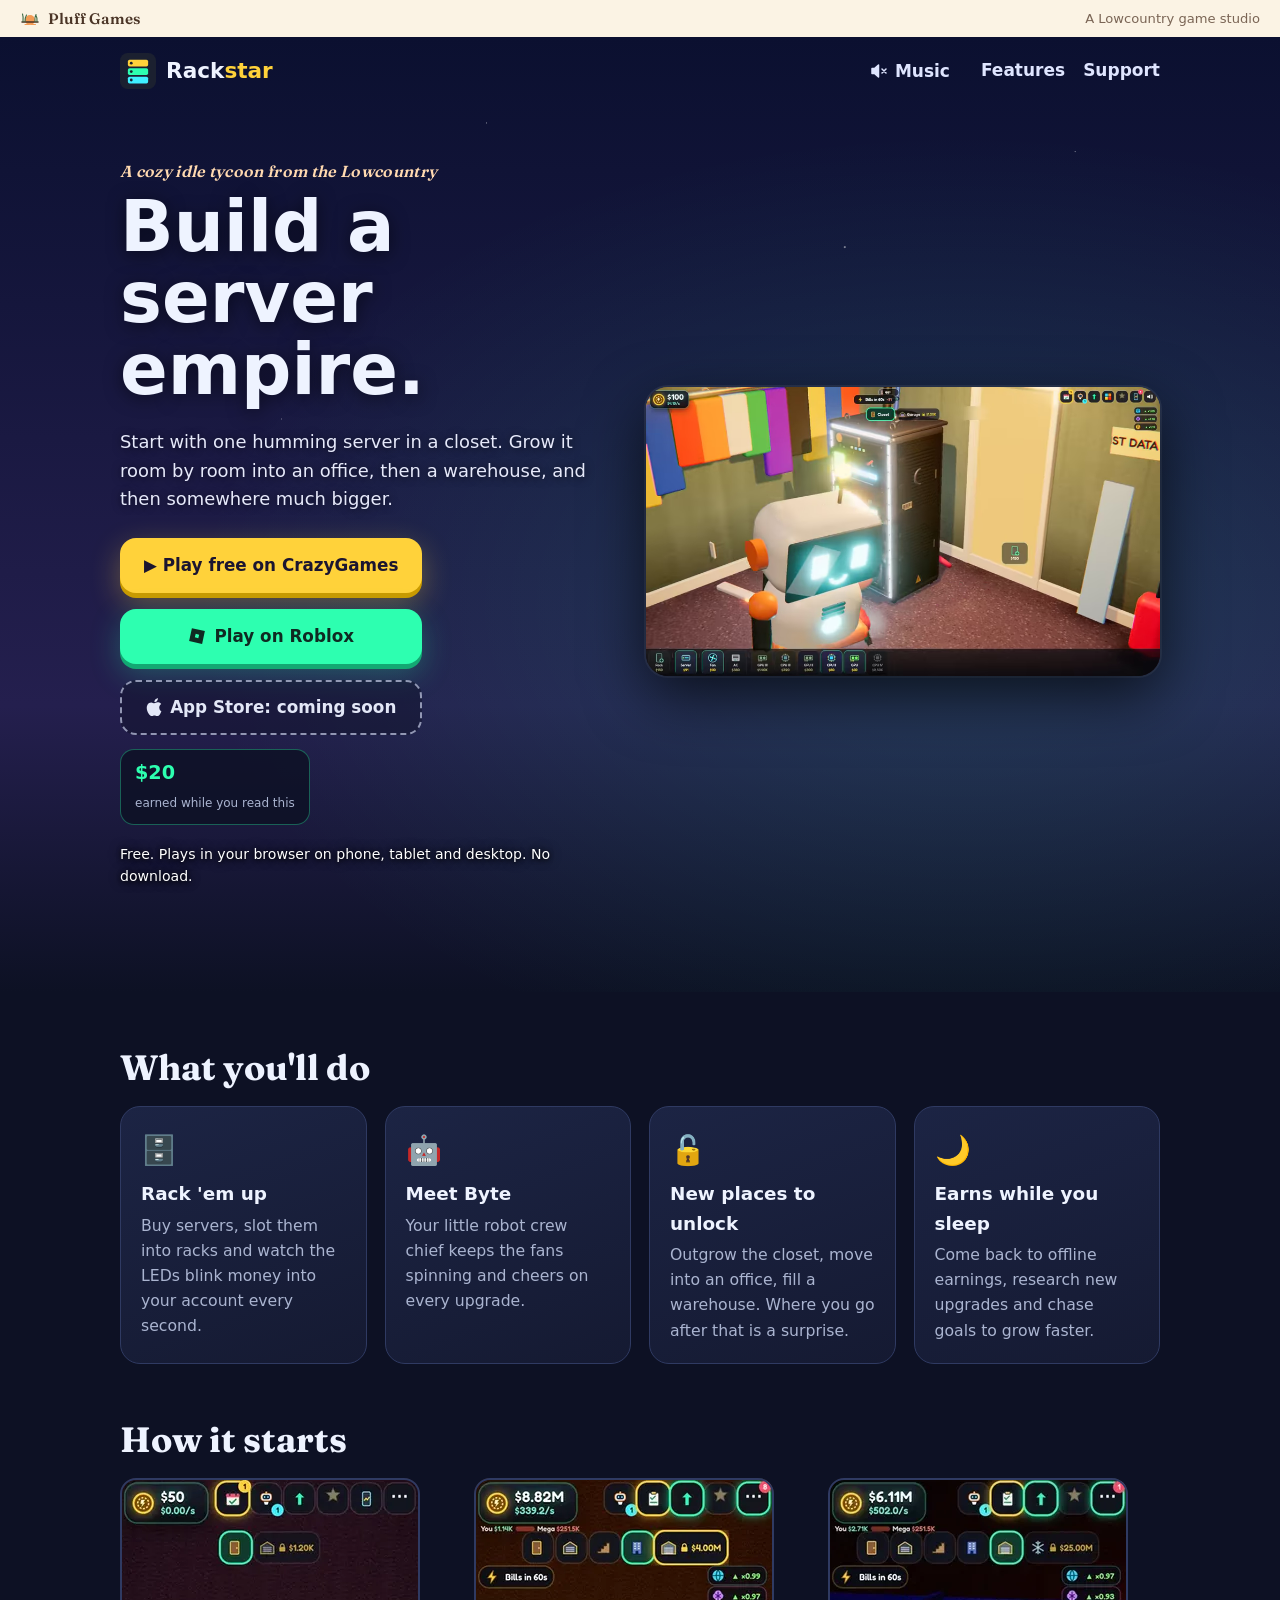
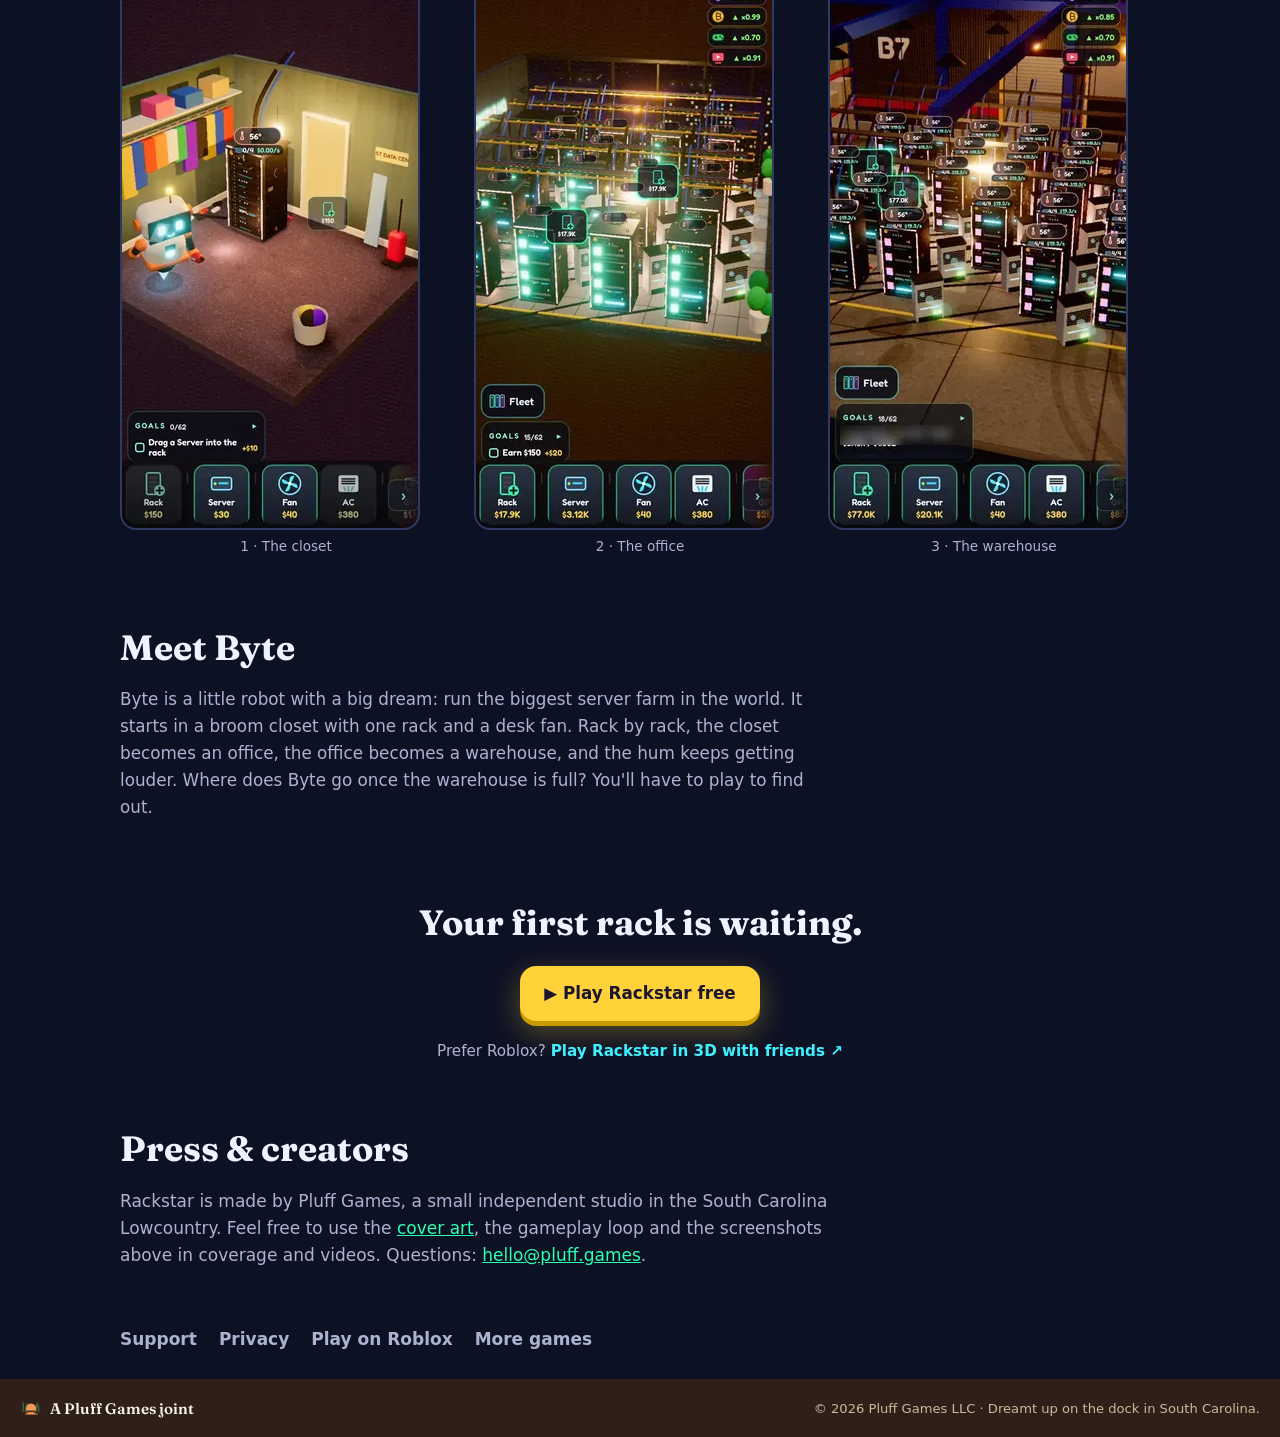
==== commit 100454c6: "Add Cloudflare Web Analytics beacon (cookieless); privacy: describe analytics; UTM tags on CrazyGame" ====
--- a/index.html
+++ b/index.html
@@ -19,7 +19,7 @@
    <p class="kick">A cozy idle tycoon from the Lowcountry</p>
    <h1>Build a server empire.</h1>
    <p class="lede">Start with one humming server in a closet. Grow it room by room into an office, then a warehouse, and then somewhere much bigger.</p>
-   <div class="btns"><a class="btn p" href="https://www.crazygames.com/game/rackstar" rel="noopener">▶ Play free on CrazyGames</a><a class="btn r" href="https://www.roblox.com/games/94772996658794" target="_blank" rel="noopener" aria-label="Play Rackstar on Roblox (opens in a new tab)"><svg width="18" height="18" viewBox="0 0 24 24" aria-hidden="true"><path fill="currentColor" fill-rule="evenodd" d="M5.2 1.5 22.5 5.2 18.8 22.5 1.5 18.8zM10.3 9.1l-1.2 4.6 4.6 1.2 1.2-4.6z"/></svg>Play on Roblox</a><span class="btn g" role="note"><svg width="16" height="18" viewBox="0 0 16 18" aria-hidden="true"><path fill="currentColor" d="M13.2 9.6c0-2.3 1.9-3.4 2-3.5-1.1-1.6-2.8-1.8-3.4-1.8-1.4-.1-2.8.9-3.5.9-.7 0-1.8-.8-3-.8C3.7 4.4 2.3 5.3 1.5 6.7c-1.6 2.8-.4 6.9 1.2 9.1.8 1.1 1.7 2.3 2.8 2.3 1.1 0 1.6-.7 2.9-.7 1.4 0 1.8.7 3 .7s2-1.1 2.7-2.2c.9-1.3 1.2-2.5 1.3-2.6-.1 0-2.2-.9-2.2-3.7zM11 2.9c.6-.7 1-1.7.9-2.7-.9 0-1.9.6-2.6 1.3-.5.6-1 1.6-.9 2.6 1 .1 2-.5 2.6-1.2z"/></svg>App Store: coming soon</span></div>
+   <div class="btns"><a class="btn p" href="https://www.crazygames.com/game/rackstar?utm_source=rackstar.pluff.games&amp;utm_medium=referral&amp;utm_campaign=hero" rel="noopener">▶ Play free on CrazyGames</a><a class="btn r" href="https://www.roblox.com/games/94772996658794?utm_source=rackstar.pluff.games&amp;utm_medium=referral&amp;utm_campaign=hero" target="_blank" rel="noopener" aria-label="Play Rackstar on Roblox (opens in a new tab)"><svg width="18" height="18" viewBox="0 0 24 24" aria-hidden="true"><path fill="currentColor" fill-rule="evenodd" d="M5.2 1.5 22.5 5.2 18.8 22.5 1.5 18.8zM10.3 9.1l-1.2 4.6 4.6 1.2 1.2-4.6z"/></svg>Play on Roblox</a><span class="btn g" role="note"><svg width="16" height="18" viewBox="0 0 16 18" aria-hidden="true"><path fill="currentColor" d="M13.2 9.6c0-2.3 1.9-3.4 2-3.5-1.1-1.6-2.8-1.8-3.4-1.8-1.4-.1-2.8.9-3.5.9-.7 0-1.8-.8-3-.8C3.7 4.4 2.3 5.3 1.5 6.7c-1.6 2.8-.4 6.9 1.2 9.1.8 1.1 1.7 2.3 2.8 2.3 1.1 0 1.6-.7 2.9-.7 1.4 0 1.8.7 3 .7s2-1.1 2.7-2.2c.9-1.3 1.2-2.5 1.3-2.6-.1 0-2.2-.9-2.2-3.7zM11 2.9c.6-.7 1-1.7.9-2.7-.9 0-1.9.6-2.6 1.3-.5.6-1 1.6-.9 2.6 1 .1 2-.5 2.6-1.2z"/></svg>App Store: coming soon</span></div>
    <div class="ticker" aria-hidden="true"><span id="cash">$0</span><small>earned while you read this</small></div><p class="small">Free. Plays in your browser on phone, tablet and desktop. No download.</p>
   </div>
   <div class="hart"><video id="loop" autoplay muted loop playsinline preload="auto" poster="/media/poster.jpg" width="960" height="540" aria-label="Rackstar gameplay: Byte builds racks in the closet, the office and the warehouse"><source src="/media/loop-640.mp4" type="video/mp4" media="(max-width:760px)"><source src="/media/loop.mp4" type="video/mp4"><source src="/media/loop.webm" type="video/webm"></video></div>
@@ -40,11 +40,11 @@
 <figure><img src="/img/3-warehouse-s.webp" alt="Rackstar warehouse full of racks" loading="lazy" width="300" height="652"><figcaption>3 · The warehouse</figcaption></figure>
 </div></section>
 <section class="wrap story"><h2>Meet Byte</h2><p>Byte is a little robot with a big dream: run the biggest server farm in the world. It starts in a broom closet with one rack and a desk fan. Rack by rack, the closet becomes an office, the office becomes a warehouse, and the hum keeps getting louder. Where does Byte go once the warehouse is full? You'll have to play to find out.</p></section>
-<section class="wrap cta"><h2>Your first rack is waiting.</h2><a class="btn p" href="https://www.crazygames.com/game/rackstar" rel="noopener">▶ Play Rackstar free</a><p class="also">Prefer Roblox? <a href="https://www.roblox.com/games/94772996658794" target="_blank" rel="noopener">Play Rackstar in 3D with friends ↗</a></p></section>
+<section class="wrap cta"><h2>Your first rack is waiting.</h2><a class="btn p" href="https://www.crazygames.com/game/rackstar?utm_source=rackstar.pluff.games&amp;utm_medium=referral&amp;utm_campaign=end_cta" rel="noopener">▶ Play Rackstar free</a><p class="also">Prefer Roblox? <a href="https://www.roblox.com/games/94772996658794?utm_source=rackstar.pluff.games&amp;utm_medium=referral&amp;utm_campaign=end_cta" target="_blank" rel="noopener">Play Rackstar in 3D with friends ↗</a></p></section>
 <section class="wrap press"><h2>Press &amp; creators</h2><p>Rackstar is made by Pluff Games, a small independent studio in the South Carolina Lowcountry. Feel free to use the <a href="/img/cover.jpg">cover art</a>, the gameplay loop and the screenshots above in coverage and videos. Questions: <a href="mailto:hello@pluff.games">hello@pluff.games</a>.</p></section>
 </main>
-<footer class="wrap foot"><a href="/support/">Support</a><a href="/privacy/">Privacy</a><a href="https://www.roblox.com/games/94772996658794" target="_blank" rel="noopener">Play on Roblox</a><a href="https://pluff.games">More games</a></footer>
+<footer class="wrap foot"><a href="/support/">Support</a><a href="/privacy/">Privacy</a><a href="https://www.roblox.com/games/94772996658794?utm_source=rackstar.pluff.games&amp;utm_medium=referral&amp;utm_campaign=footer" target="_blank" rel="noopener">Play on Roblox</a><a href="https://pluff.games">More games</a></footer>
 <div class="pfoot"><a href="https://pluff.games"><img src="/assets/pluff-logo.svg" alt="" width="22" height="22">A Pluff Games joint</a><span>&copy; 2026 Pluff Games LLC · Dreamt up on the dock in South Carolina.</span></div>
 <script src="/assets/sky.js" defer></script>
 <script src="/assets/music.js" defer></script>
-</body></html>
+<script defer src="https://static.cloudflareinsights.com/beacon.min.js" data-cf-beacon='{"token":"89c3fb43e31945b4b50c6e1e41d647d3"}'></script></body></html>
--- a/assets/rs.css
+++ b/assets/rs.css
@@ -67,11 +67,14 @@
 @media(max-width:640px){.mus{margin-left:8px;padding:0;width:34px;justify-content:center;font-size:.95rem}.mus .ml{display:none}.mus+a{margin-left:12px}}
 @media(prefers-reduced-motion:reduce){.mus .w1,.mus .w2{animation:none!important}}
 
-.btn.r{background:#ffffff14;color:#fff;border:2px solid #ffffffcc;box-shadow:0 4px 0 #0008;padding:12px 22px;transition:transform .12s,background .12s,box-shadow .12s}
-.btn.r:hover,.btn.r:focus-visible{background:#ffffff26;transform:translateY(2px);box-shadow:0 2px 0 #0008}
+.hcopy .btns{display:grid;grid-template-columns:minmax(0,max-content);justify-content:start;gap:16px;max-width:100%}
+.hcopy .btns .btn{justify-content:center;text-align:center}
+.btn.r{background:var(--m);color:#0f2a22;box-shadow:0 5px 0 #13a873,0 10px 30px #2dffb044;transition:transform .12s,box-shadow .12s}
+.btn.r:hover,.btn.r:focus-visible{transform:translateY(2px);box-shadow:0 3px 0 #13a873,0 8px 24px #2dffb066}
 .btn.r svg{flex:none}
 .cta .also{margin:18px 0 0;color:var(--mut);font-size:.95rem}
 .cta .also a{color:var(--c);font-weight:700;text-decoration:none}
 .cta .also a:hover{text-decoration:underline}
 .foot{flex-wrap:wrap;row-gap:10px}
 .foot a{white-space:nowrap}
+.hcopy .btns .btn.g{padding:12px 22px}
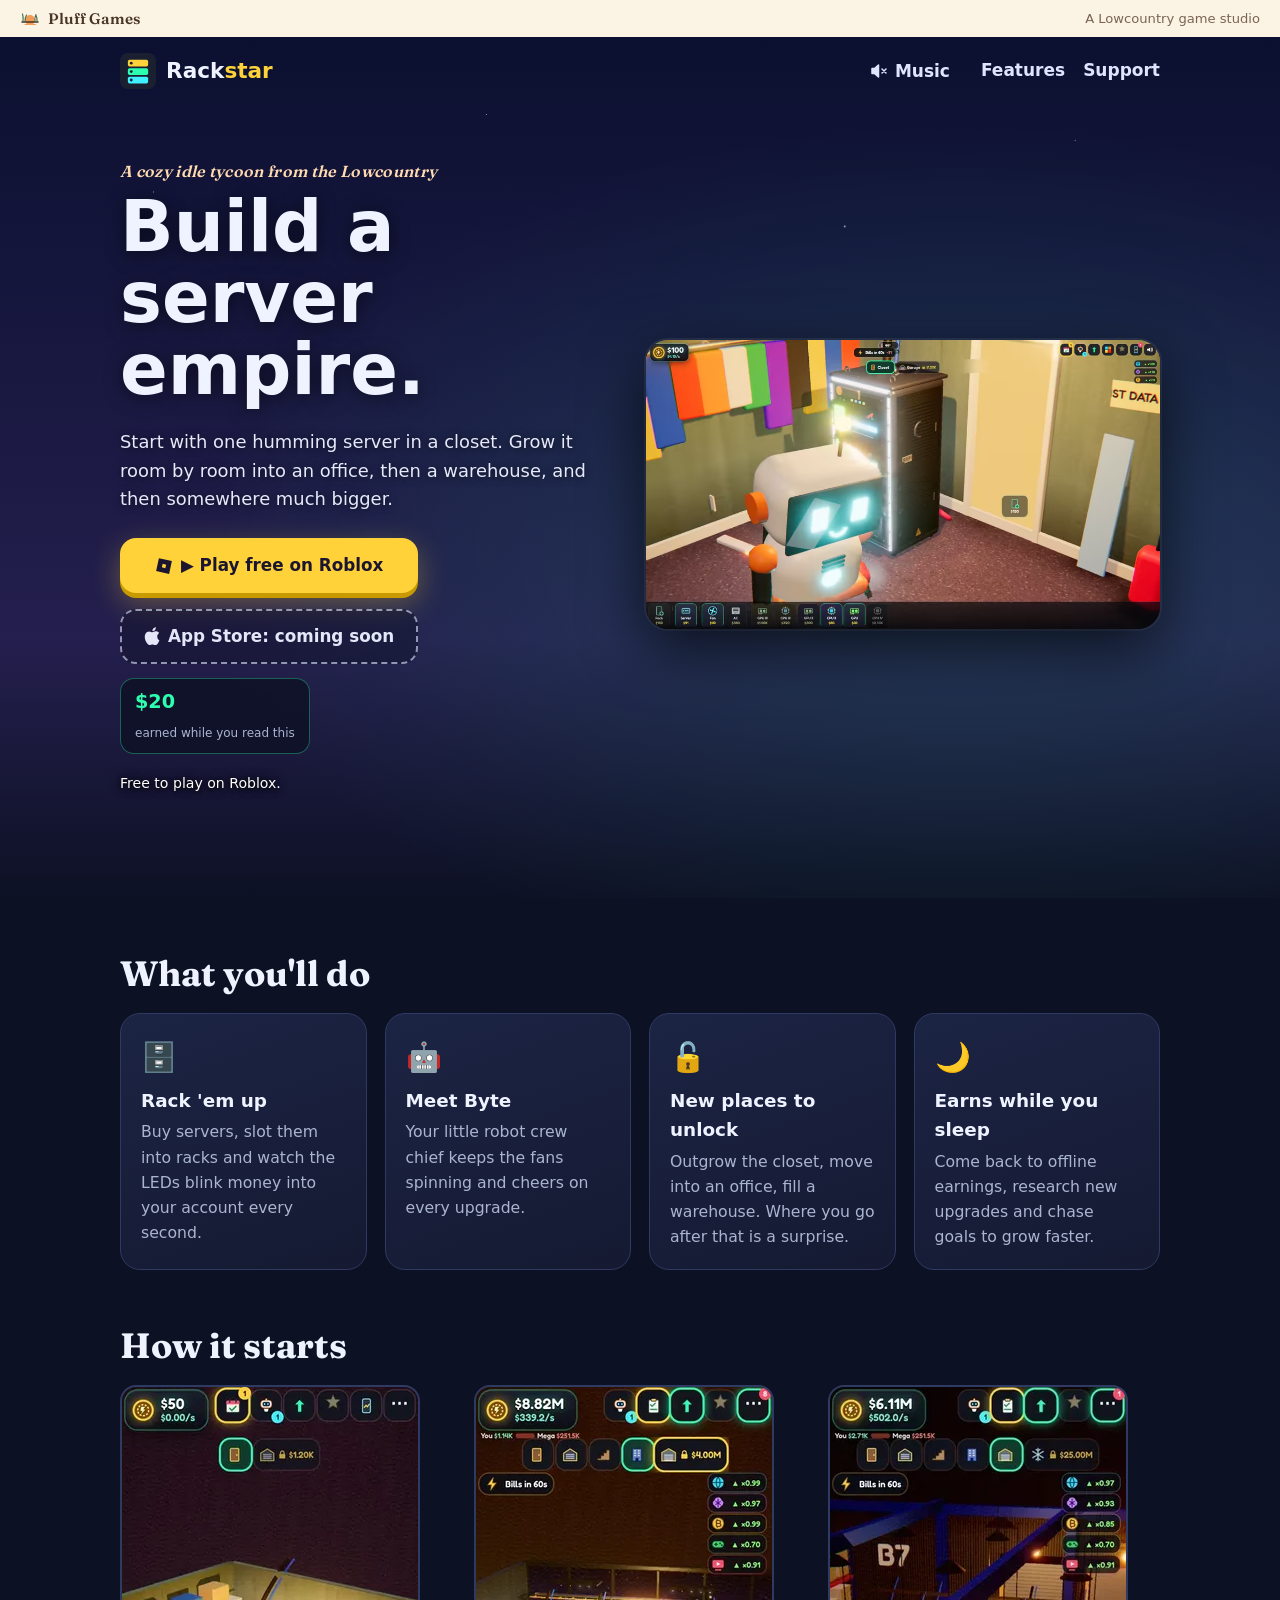
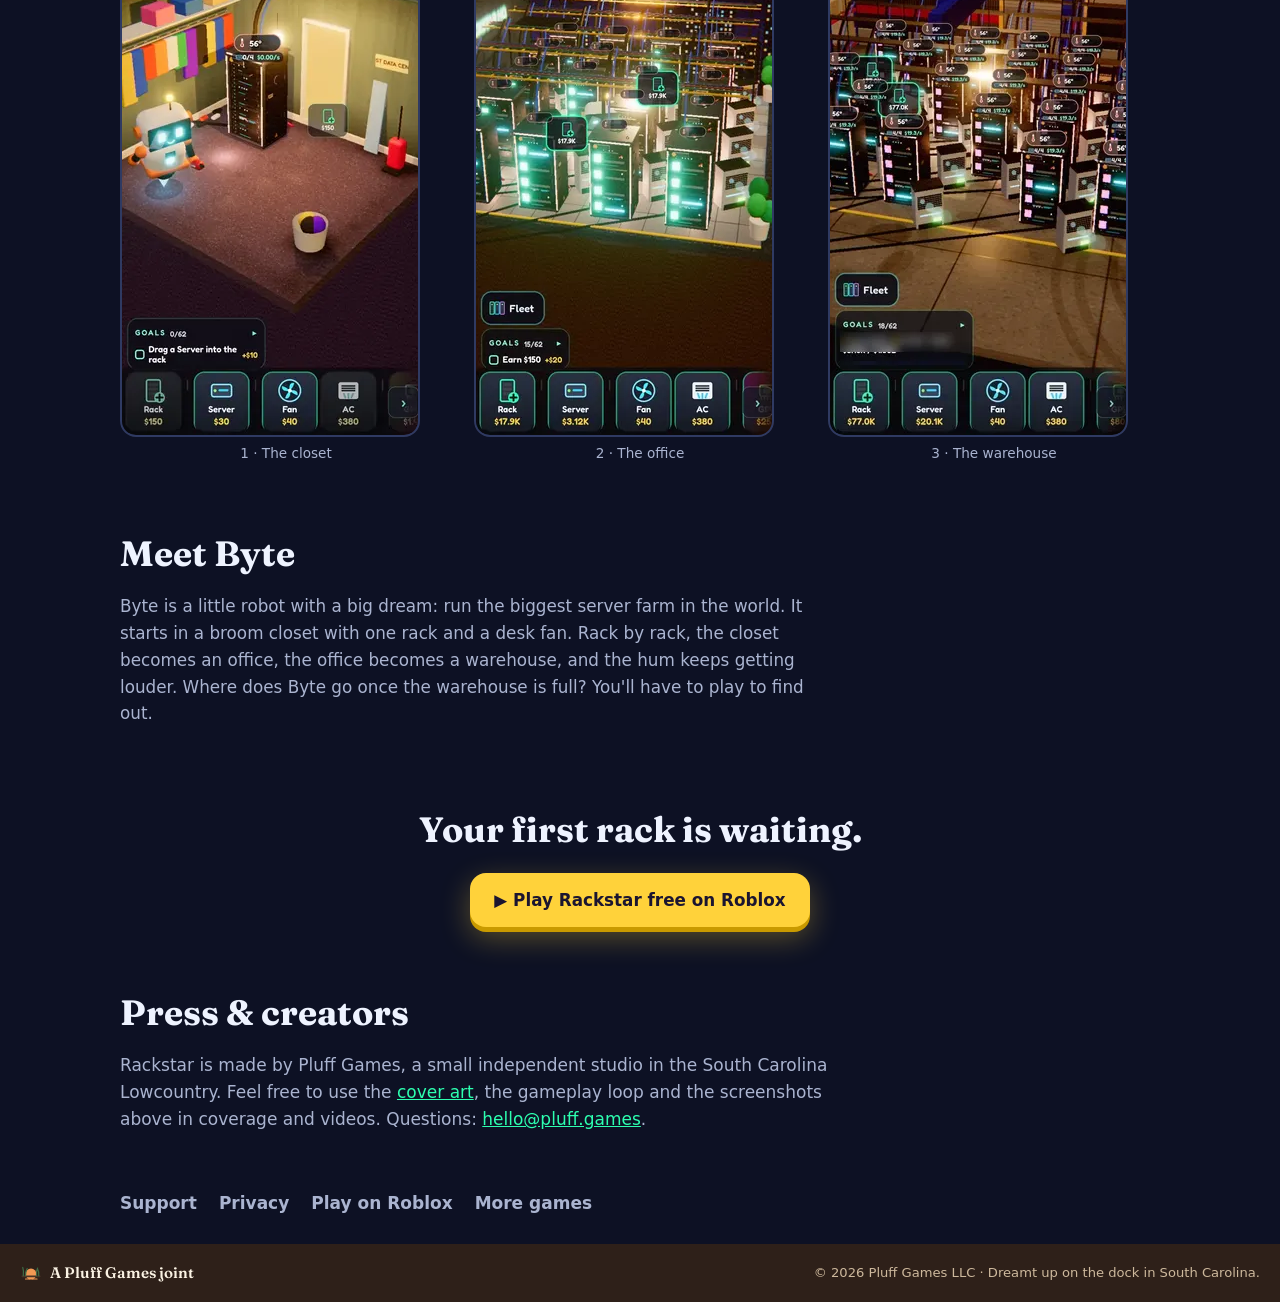
==== commit e61080ab: "Make Roblox the primary Play CTA and drop CrazyGames links. The CrazyGames listing is gone, so hero " ====
--- a/index.html
+++ b/index.html
@@ -1,10 +1,10 @@
 <!doctype html><html lang="en"><head><meta charset="utf-8"><meta name="viewport" content="width=device-width,initial-scale=1,viewport-fit=cover">
 <title>Rackstar: build a server empire from a broom closet</title>
 
-<meta name="description" content="Rackstar is a cozy idle tycoon game. Grow one humming server in a broom closet into a data center empire. How far can you take it? Play free on CrazyGames.">
+<meta name="description" content="Rackstar is a cozy idle tycoon game. Grow one humming server in a broom closet into a data center empire. How far can you take it? Play free on Roblox.">
 <link rel="canonical" href="https://rackstar.pluff.games/">
-<meta property="og:type" content="website"><meta property="og:site_name" content="Rackstar by Pluff Games"><meta property="og:title" content="Rackstar: build a server empire"><meta property="og:description" content="Grow one humming server in a broom closet into a data center empire. Play free on CrazyGames."><meta property="og:url" content="https://rackstar.pluff.games/"><meta property="og:image" content="https://rackstar.pluff.games/img/og.jpg"><meta property="og:image:width" content="1200"><meta property="og:image:height" content="675"><meta property="og:image:alt" content="Byte the robot in front of glowing Rackstar server racks">
-<meta name="twitter:card" content="summary_large_image"><meta name="twitter:title" content="Rackstar: build a server empire"><meta name="twitter:description" content="Start in a broom closet. Nobody knows where it ends. Play free on CrazyGames."><meta name="twitter:image" content="https://rackstar.pluff.games/img/og.jpg">
+<meta property="og:type" content="website"><meta property="og:site_name" content="Rackstar by Pluff Games"><meta property="og:title" content="Rackstar: build a server empire"><meta property="og:description" content="Grow one humming server in a broom closet into a data center empire. Play free on Roblox."><meta property="og:url" content="https://rackstar.pluff.games/"><meta property="og:image" content="https://rackstar.pluff.games/img/og.jpg"><meta property="og:image:width" content="1200"><meta property="og:image:height" content="675"><meta property="og:image:alt" content="Byte the robot in front of glowing Rackstar server racks">
+<meta name="twitter:card" content="summary_large_image"><meta name="twitter:title" content="Rackstar: build a server empire"><meta name="twitter:description" content="Start in a broom closet. Nobody knows where it ends. Play free on Roblox."><meta name="twitter:image" content="https://rackstar.pluff.games/img/og.jpg">
 <meta name="theme-color" content="#0d1124"><link rel="icon" href="/assets/favicon.svg" type="image/svg+xml"><link rel="icon" href="/favicon.ico" sizes="32x32"><link rel="apple-touch-icon" href="/assets/apple-touch-icon.png">
 <link rel="preload" href="/assets/fonts/fraunces.woff2" as="font" type="font/woff2" crossorigin>
 <link rel="stylesheet" href="/assets/rs.css">
@@ -19,8 +19,8 @@
    <p class="kick">A cozy idle tycoon from the Lowcountry</p>
    <h1>Build a server empire.</h1>
    <p class="lede">Start with one humming server in a closet. Grow it room by room into an office, then a warehouse, and then somewhere much bigger.</p>
-   <div class="btns"><a class="btn p" href="https://www.crazygames.com/game/rackstar?utm_source=rackstar.pluff.games&amp;utm_medium=referral&amp;utm_campaign=hero" rel="noopener">▶ Play free on CrazyGames</a><a class="btn r" href="https://www.roblox.com/games/94772996658794?utm_source=rackstar.pluff.games&amp;utm_medium=referral&amp;utm_campaign=hero" target="_blank" rel="noopener" aria-label="Play Rackstar on Roblox (opens in a new tab)"><svg width="18" height="18" viewBox="0 0 24 24" aria-hidden="true"><path fill="currentColor" fill-rule="evenodd" d="M5.2 1.5 22.5 5.2 18.8 22.5 1.5 18.8zM10.3 9.1l-1.2 4.6 4.6 1.2 1.2-4.6z"/></svg>Play on Roblox</a><span class="btn g" role="note"><svg width="16" height="18" viewBox="0 0 16 18" aria-hidden="true"><path fill="currentColor" d="M13.2 9.6c0-2.3 1.9-3.4 2-3.5-1.1-1.6-2.8-1.8-3.4-1.8-1.4-.1-2.8.9-3.5.9-.7 0-1.8-.8-3-.8C3.7 4.4 2.3 5.3 1.5 6.7c-1.6 2.8-.4 6.9 1.2 9.1.8 1.1 1.7 2.3 2.8 2.3 1.1 0 1.6-.7 2.9-.7 1.4 0 1.8.7 3 .7s2-1.1 2.7-2.2c.9-1.3 1.2-2.5 1.3-2.6-.1 0-2.2-.9-2.2-3.7zM11 2.9c.6-.7 1-1.7.9-2.7-.9 0-1.9.6-2.6 1.3-.5.6-1 1.6-.9 2.6 1 .1 2-.5 2.6-1.2z"/></svg>App Store: coming soon</span></div>
-   <div class="ticker" aria-hidden="true"><span id="cash">$0</span><small>earned while you read this</small></div><p class="small">Free. Plays in your browser on phone, tablet and desktop. No download.</p>
+   <div class="btns"><a class="btn p" href="https://www.roblox.com/games/94772996658794?utm_source=rackstar.pluff.games&amp;utm_medium=referral&amp;utm_campaign=hero" target="_blank" rel="noopener" aria-label="Play Rackstar on Roblox (opens in a new tab)"><svg width="18" height="18" viewBox="0 0 24 24" aria-hidden="true"><path fill="currentColor" fill-rule="evenodd" d="M5.2 1.5 22.5 5.2 18.8 22.5 1.5 18.8zM10.3 9.1l-1.2 4.6 4.6 1.2 1.2-4.6z"/></svg>▶ Play free on Roblox</a><span class="btn g" role="note"><svg width="16" height="18" viewBox="0 0 16 18" aria-hidden="true"><path fill="currentColor" d="M13.2 9.6c0-2.3 1.9-3.4 2-3.5-1.1-1.6-2.8-1.8-3.4-1.8-1.4-.1-2.8.9-3.5.9-.7 0-1.8-.8-3-.8C3.7 4.4 2.3 5.3 1.5 6.7c-1.6 2.8-.4 6.9 1.2 9.1.8 1.1 1.7 2.3 2.8 2.3 1.1 0 1.6-.7 2.9-.7 1.4 0 1.8.7 3 .7s2-1.1 2.7-2.2c.9-1.3 1.2-2.5 1.3-2.6-.1 0-2.2-.9-2.2-3.7zM11 2.9c.6-.7 1-1.7.9-2.7-.9 0-1.9.6-2.6 1.3-.5.6-1 1.6-.9 2.6 1 .1 2-.5 2.6-1.2z"/></svg>App Store: coming soon</span></div>
+   <div class="ticker" aria-hidden="true"><span id="cash">$0</span><small>earned while you read this</small></div><p class="small">Free to play on Roblox.</p>
   </div>
   <div class="hart"><video id="loop" autoplay muted loop playsinline preload="auto" poster="/media/poster.jpg" width="960" height="540" aria-label="Rackstar gameplay: Byte builds racks in the closet, the office and the warehouse"><source src="/media/loop-640.mp4" type="video/mp4" media="(max-width:760px)"><source src="/media/loop.mp4" type="video/mp4"><source src="/media/loop.webm" type="video/webm"></video></div>
  </div>
@@ -40,7 +40,7 @@
 <figure><img src="/img/3-warehouse-s.webp" alt="Rackstar warehouse full of racks" loading="lazy" width="300" height="652"><figcaption>3 · The warehouse</figcaption></figure>
 </div></section>
 <section class="wrap story"><h2>Meet Byte</h2><p>Byte is a little robot with a big dream: run the biggest server farm in the world. It starts in a broom closet with one rack and a desk fan. Rack by rack, the closet becomes an office, the office becomes a warehouse, and the hum keeps getting louder. Where does Byte go once the warehouse is full? You'll have to play to find out.</p></section>
-<section class="wrap cta"><h2>Your first rack is waiting.</h2><a class="btn p" href="https://www.crazygames.com/game/rackstar?utm_source=rackstar.pluff.games&amp;utm_medium=referral&amp;utm_campaign=end_cta" rel="noopener">▶ Play Rackstar free</a><p class="also">Prefer Roblox? <a href="https://www.roblox.com/games/94772996658794?utm_source=rackstar.pluff.games&amp;utm_medium=referral&amp;utm_campaign=end_cta" target="_blank" rel="noopener">Play Rackstar in 3D with friends ↗</a></p></section>
+<section class="wrap cta"><h2>Your first rack is waiting.</h2><a class="btn p" href="https://www.roblox.com/games/94772996658794?utm_source=rackstar.pluff.games&amp;utm_medium=referral&amp;utm_campaign=end_cta" target="_blank" rel="noopener">▶ Play Rackstar free on Roblox</a></section>
 <section class="wrap press"><h2>Press &amp; creators</h2><p>Rackstar is made by Pluff Games, a small independent studio in the South Carolina Lowcountry. Feel free to use the <a href="/img/cover.jpg">cover art</a>, the gameplay loop and the screenshots above in coverage and videos. Questions: <a href="mailto:hello@pluff.games">hello@pluff.games</a>.</p></section>
 </main>
 <footer class="wrap foot"><a href="/support/">Support</a><a href="/privacy/">Privacy</a><a href="https://www.roblox.com/games/94772996658794?utm_source=rackstar.pluff.games&amp;utm_medium=referral&amp;utm_campaign=footer" target="_blank" rel="noopener">Play on Roblox</a><a href="https://pluff.games">More games</a></footer>
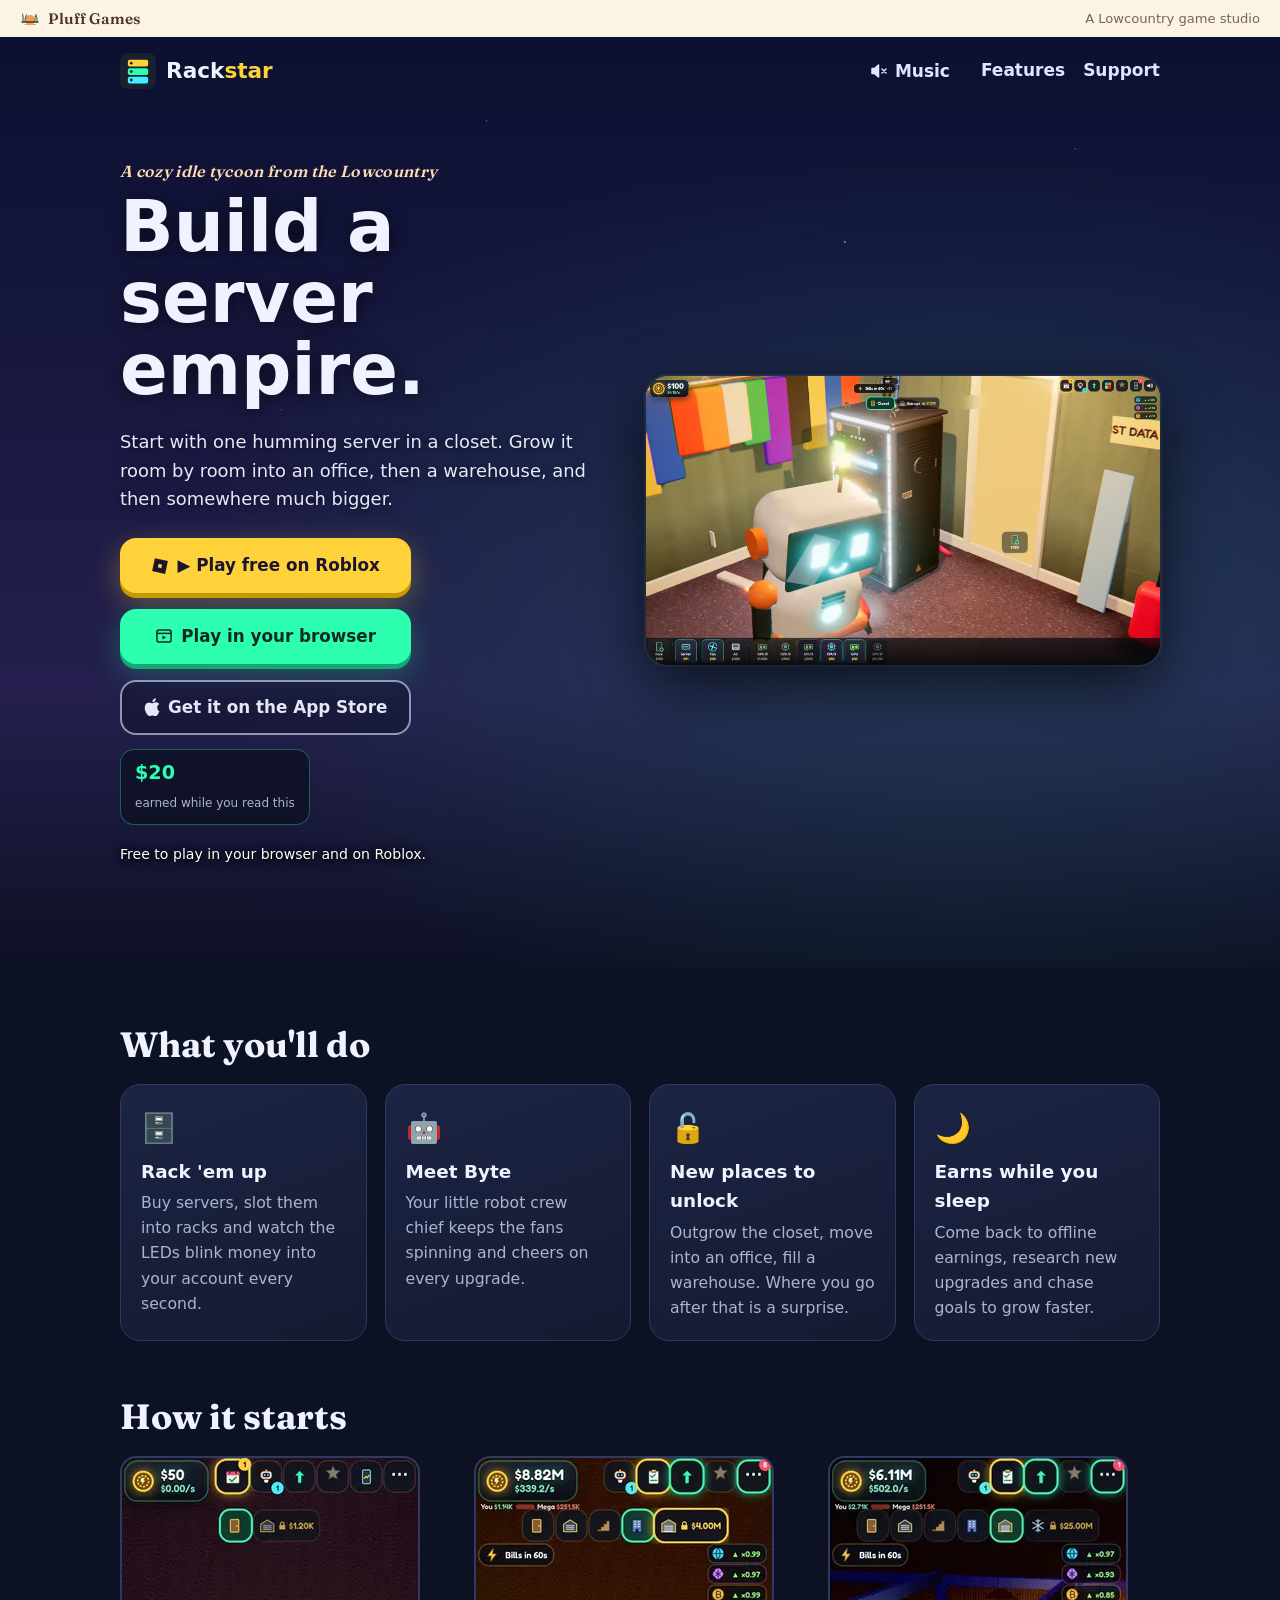
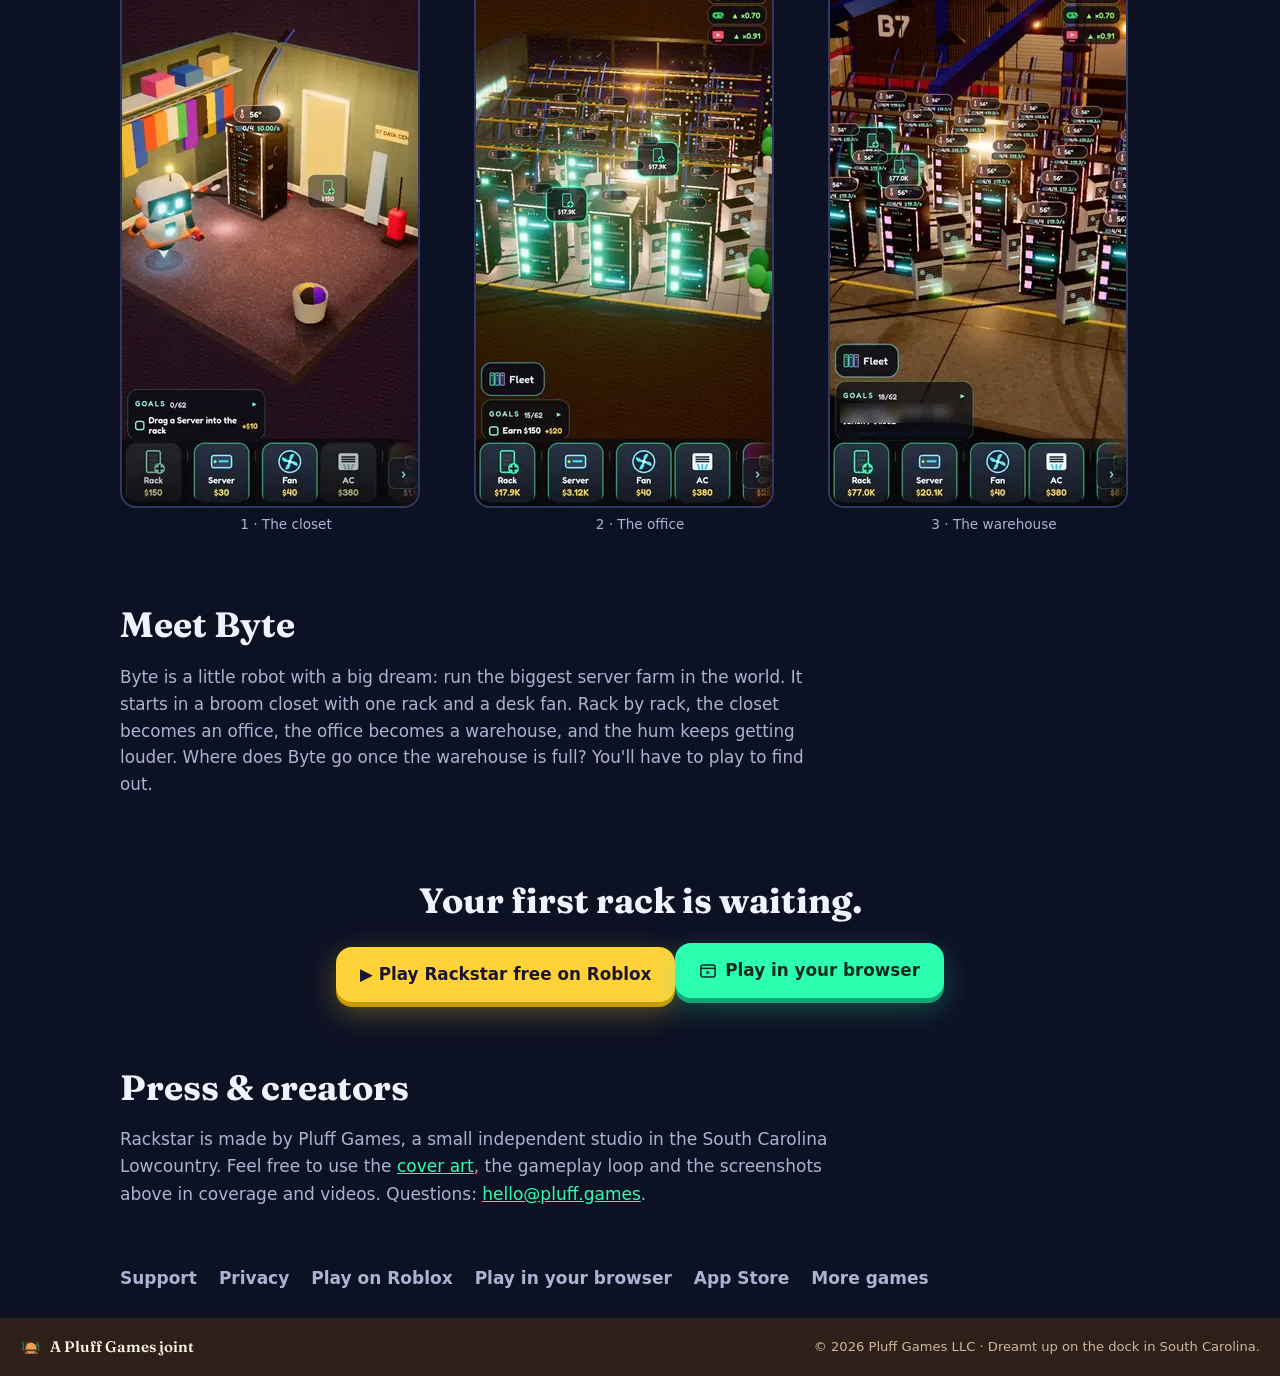
==== commit eebacdbf: "Add Rackstar in the browser at /play/; link it and the App Store from the home page - play/: the web" ====
--- a/index.html
+++ b/index.html
@@ -1,10 +1,10 @@
 <!doctype html><html lang="en"><head><meta charset="utf-8"><meta name="viewport" content="width=device-width,initial-scale=1,viewport-fit=cover">
 <title>Rackstar: build a server empire from a broom closet</title>
 
-<meta name="description" content="Rackstar is a cozy idle tycoon game. Grow one humming server in a broom closet into a data center empire. How far can you take it? Play free on Roblox.">
+<meta name="description" content="Rackstar is a cozy idle tycoon game. Grow one humming server in a broom closet into a data center empire. How far can you take it? Play free in your browser or on Roblox.">
 <link rel="canonical" href="https://rackstar.pluff.games/">
-<meta property="og:type" content="website"><meta property="og:site_name" content="Rackstar by Pluff Games"><meta property="og:title" content="Rackstar: build a server empire"><meta property="og:description" content="Grow one humming server in a broom closet into a data center empire. Play free on Roblox."><meta property="og:url" content="https://rackstar.pluff.games/"><meta property="og:image" content="https://rackstar.pluff.games/img/og.jpg"><meta property="og:image:width" content="1200"><meta property="og:image:height" content="675"><meta property="og:image:alt" content="Byte the robot in front of glowing Rackstar server racks">
-<meta name="twitter:card" content="summary_large_image"><meta name="twitter:title" content="Rackstar: build a server empire"><meta name="twitter:description" content="Start in a broom closet. Nobody knows where it ends. Play free on Roblox."><meta name="twitter:image" content="https://rackstar.pluff.games/img/og.jpg">
+<meta property="og:type" content="website"><meta property="og:site_name" content="Rackstar by Pluff Games"><meta property="og:title" content="Rackstar: build a server empire"><meta property="og:description" content="Grow one humming server in a broom closet into a data center empire. Play free in your browser or on Roblox."><meta property="og:url" content="https://rackstar.pluff.games/"><meta property="og:image" content="https://rackstar.pluff.games/img/og.jpg"><meta property="og:image:width" content="1200"><meta property="og:image:height" content="675"><meta property="og:image:alt" content="Byte the robot in front of glowing Rackstar server racks">
+<meta name="twitter:card" content="summary_large_image"><meta name="twitter:title" content="Rackstar: build a server empire"><meta name="twitter:description" content="Start in a broom closet. Nobody knows where it ends. Play free in your browser or on Roblox."><meta name="twitter:image" content="https://rackstar.pluff.games/img/og.jpg">
 <meta name="theme-color" content="#0d1124"><link rel="icon" href="/assets/favicon.svg" type="image/svg+xml"><link rel="icon" href="/favicon.ico" sizes="32x32"><link rel="apple-touch-icon" href="/assets/apple-touch-icon.png">
 <link rel="preload" href="/assets/fonts/fraunces.woff2" as="font" type="font/woff2" crossorigin>
 <link rel="stylesheet" href="/assets/rs.css">
@@ -19,8 +19,8 @@
    <p class="kick">A cozy idle tycoon from the Lowcountry</p>
    <h1>Build a server empire.</h1>
    <p class="lede">Start with one humming server in a closet. Grow it room by room into an office, then a warehouse, and then somewhere much bigger.</p>
-   <div class="btns"><a class="btn p" href="https://www.roblox.com/games/94772996658794?utm_source=rackstar.pluff.games&amp;utm_medium=referral&amp;utm_campaign=hero" target="_blank" rel="noopener" aria-label="Play Rackstar on Roblox (opens in a new tab)"><svg width="18" height="18" viewBox="0 0 24 24" aria-hidden="true"><path fill="currentColor" fill-rule="evenodd" d="M5.2 1.5 22.5 5.2 18.8 22.5 1.5 18.8zM10.3 9.1l-1.2 4.6 4.6 1.2 1.2-4.6z"/></svg>▶ Play free on Roblox</a><span class="btn g" role="note"><svg width="16" height="18" viewBox="0 0 16 18" aria-hidden="true"><path fill="currentColor" d="M13.2 9.6c0-2.3 1.9-3.4 2-3.5-1.1-1.6-2.8-1.8-3.4-1.8-1.4-.1-2.8.9-3.5.9-.7 0-1.8-.8-3-.8C3.7 4.4 2.3 5.3 1.5 6.7c-1.6 2.8-.4 6.9 1.2 9.1.8 1.1 1.7 2.3 2.8 2.3 1.1 0 1.6-.7 2.9-.7 1.4 0 1.8.7 3 .7s2-1.1 2.7-2.2c.9-1.3 1.2-2.5 1.3-2.6-.1 0-2.2-.9-2.2-3.7zM11 2.9c.6-.7 1-1.7.9-2.7-.9 0-1.9.6-2.6 1.3-.5.6-1 1.6-.9 2.6 1 .1 2-.5 2.6-1.2z"/></svg>App Store: coming soon</span></div>
-   <div class="ticker" aria-hidden="true"><span id="cash">$0</span><small>earned while you read this</small></div><p class="small">Free to play on Roblox.</p>
+   <div class="btns"><a class="btn p" href="https://www.roblox.com/games/94772996658794?utm_source=rackstar.pluff.games&amp;utm_medium=referral&amp;utm_campaign=hero" target="_blank" rel="noopener" aria-label="Play Rackstar on Roblox (opens in a new tab)"><svg width="18" height="18" viewBox="0 0 24 24" aria-hidden="true"><path fill="currentColor" fill-rule="evenodd" d="M5.2 1.5 22.5 5.2 18.8 22.5 1.5 18.8zM10.3 9.1l-1.2 4.6 4.6 1.2 1.2-4.6z"/></svg>▶ Play free on Roblox</a><a class="btn r" href="/play/" aria-label="Play Rackstar in your browser"><svg width="18" height="18" viewBox="0 0 24 24" aria-hidden="true"><rect x="2.5" y="4" width="19" height="16" rx="3" fill="none" stroke="currentColor" stroke-width="2"/><path d="M2.5 8.5h19" stroke="currentColor" stroke-width="2"/><path d="M10 11.2v5.6l4.8-2.8z" fill="currentColor"/></svg>Play in your browser</a><a class="btn o" href="https://apps.apple.com/app/id6822089542" target="_blank" rel="noopener" aria-label="Rackstar on the App Store for iPhone and iPad (opens in a new tab)"><svg width="16" height="18" viewBox="0 0 16 18" aria-hidden="true"><path fill="currentColor" d="M13.2 9.6c0-2.3 1.9-3.4 2-3.5-1.1-1.6-2.8-1.8-3.4-1.8-1.4-.1-2.8.9-3.5.9-.7 0-1.8-.8-3-.8C3.7 4.4 2.3 5.3 1.5 6.7c-1.6 2.8-.4 6.9 1.2 9.1.8 1.1 1.7 2.3 2.8 2.3 1.1 0 1.6-.7 2.9-.7 1.4 0 1.8.7 3 .7s2-1.1 2.7-2.2c.9-1.3 1.2-2.5 1.3-2.6-.1 0-2.2-.9-2.2-3.7zM11 2.9c.6-.7 1-1.7.9-2.7-.9 0-1.9.6-2.6 1.3-.5.6-1 1.6-.9 2.6 1 .1 2-.5 2.6-1.2z"/></svg>Get it on the App Store</a></div>
+   <div class="ticker" aria-hidden="true"><span id="cash">$0</span><small>earned while you read this</small></div><p class="small">Free to play in your browser and on Roblox.</p>
   </div>
   <div class="hart"><video id="loop" autoplay muted loop playsinline preload="auto" poster="/media/poster.jpg" width="960" height="540" aria-label="Rackstar gameplay: Byte builds racks in the closet, the office and the warehouse"><source src="/media/loop-640.mp4" type="video/mp4" media="(max-width:760px)"><source src="/media/loop.mp4" type="video/mp4"><source src="/media/loop.webm" type="video/webm"></video></div>
  </div>
@@ -40,10 +40,10 @@
 <figure><img src="/img/3-warehouse-s.webp" alt="Rackstar warehouse full of racks" loading="lazy" width="300" height="652"><figcaption>3 · The warehouse</figcaption></figure>
 </div></section>
 <section class="wrap story"><h2>Meet Byte</h2><p>Byte is a little robot with a big dream: run the biggest server farm in the world. It starts in a broom closet with one rack and a desk fan. Rack by rack, the closet becomes an office, the office becomes a warehouse, and the hum keeps getting louder. Where does Byte go once the warehouse is full? You'll have to play to find out.</p></section>
-<section class="wrap cta"><h2>Your first rack is waiting.</h2><a class="btn p" href="https://www.roblox.com/games/94772996658794?utm_source=rackstar.pluff.games&amp;utm_medium=referral&amp;utm_campaign=end_cta" target="_blank" rel="noopener">▶ Play Rackstar free on Roblox</a></section>
+<section class="wrap cta"><h2>Your first rack is waiting.</h2><a class="btn p" href="https://www.roblox.com/games/94772996658794?utm_source=rackstar.pluff.games&amp;utm_medium=referral&amp;utm_campaign=end_cta" target="_blank" rel="noopener">▶ Play Rackstar free on Roblox</a><a class="btn r" href="/play/"><svg width="18" height="18" viewBox="0 0 24 24" aria-hidden="true"><rect x="2.5" y="4" width="19" height="16" rx="3" fill="none" stroke="currentColor" stroke-width="2"/><path d="M2.5 8.5h19" stroke="currentColor" stroke-width="2"/><path d="M10 11.2v5.6l4.8-2.8z" fill="currentColor"/></svg>Play in your browser</a></section>
 <section class="wrap press"><h2>Press &amp; creators</h2><p>Rackstar is made by Pluff Games, a small independent studio in the South Carolina Lowcountry. Feel free to use the <a href="/img/cover.jpg">cover art</a>, the gameplay loop and the screenshots above in coverage and videos. Questions: <a href="mailto:hello@pluff.games">hello@pluff.games</a>.</p></section>
 </main>
-<footer class="wrap foot"><a href="/support/">Support</a><a href="/privacy/">Privacy</a><a href="https://www.roblox.com/games/94772996658794?utm_source=rackstar.pluff.games&amp;utm_medium=referral&amp;utm_campaign=footer" target="_blank" rel="noopener">Play on Roblox</a><a href="https://pluff.games">More games</a></footer>
+<footer class="wrap foot"><a href="/support/">Support</a><a href="/privacy/">Privacy</a><a href="https://www.roblox.com/games/94772996658794?utm_source=rackstar.pluff.games&amp;utm_medium=referral&amp;utm_campaign=footer" target="_blank" rel="noopener">Play on Roblox</a><a href="/play/">Play in your browser</a><a href="https://apps.apple.com/app/id6822089542" target="_blank" rel="noopener">App Store</a><a href="https://pluff.games">More games</a></footer>
 <div class="pfoot"><a href="https://pluff.games"><img src="/assets/pluff-logo.svg" alt="" width="22" height="22">A Pluff Games joint</a><span>&copy; 2026 Pluff Games LLC · Dreamt up on the dock in South Carolina.</span></div>
 <script src="/assets/sky.js" defer></script>
 <script src="/assets/music.js" defer></script>
--- a/assets/rs.css
+++ b/assets/rs.css
@@ -72,6 +72,8 @@
 .btn.r{background:var(--m);color:#0f2a22;box-shadow:0 5px 0 #13a873,0 10px 30px #2dffb044;transition:transform .12s,box-shadow .12s}
 .btn.r:hover,.btn.r:focus-visible{transform:translateY(2px);box-shadow:0 3px 0 #13a873,0 8px 24px #2dffb066}
 .btn.r svg{flex:none}
+.btn.o{border:2px solid #cfd6f0aa;color:#e3e7f7;background:#0d112466;transition:transform .12s,border-color .12s}.btn.o:hover,.btn.o:focus-visible{border-color:#fff;transform:translateY(1px)}.btn.o svg{flex:none}
+.hcopy .btns .btn.o{padding:12px 22px}
 .cta .also{margin:18px 0 0;color:var(--mut);font-size:.95rem}
 .cta .also a{color:var(--c);font-weight:700;text-decoration:none}
 .cta .also a:hover{text-decoration:underline}
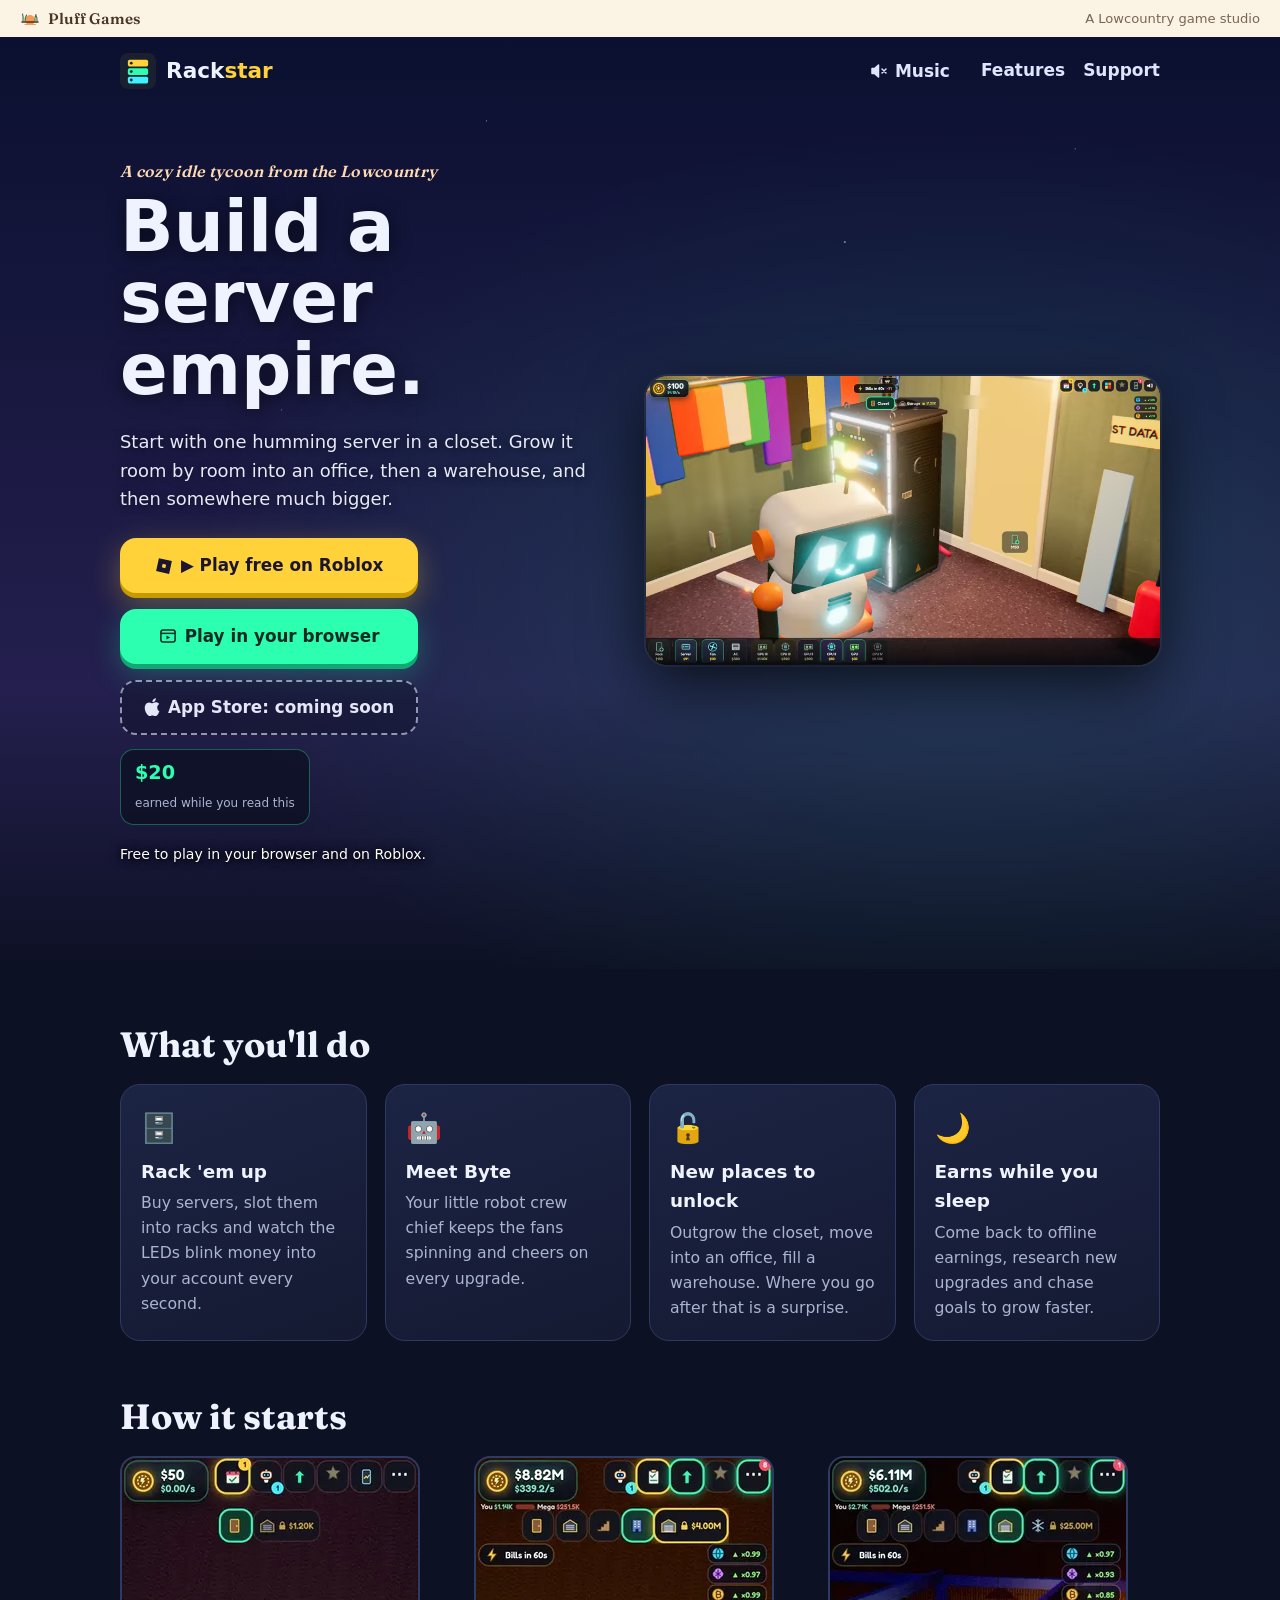
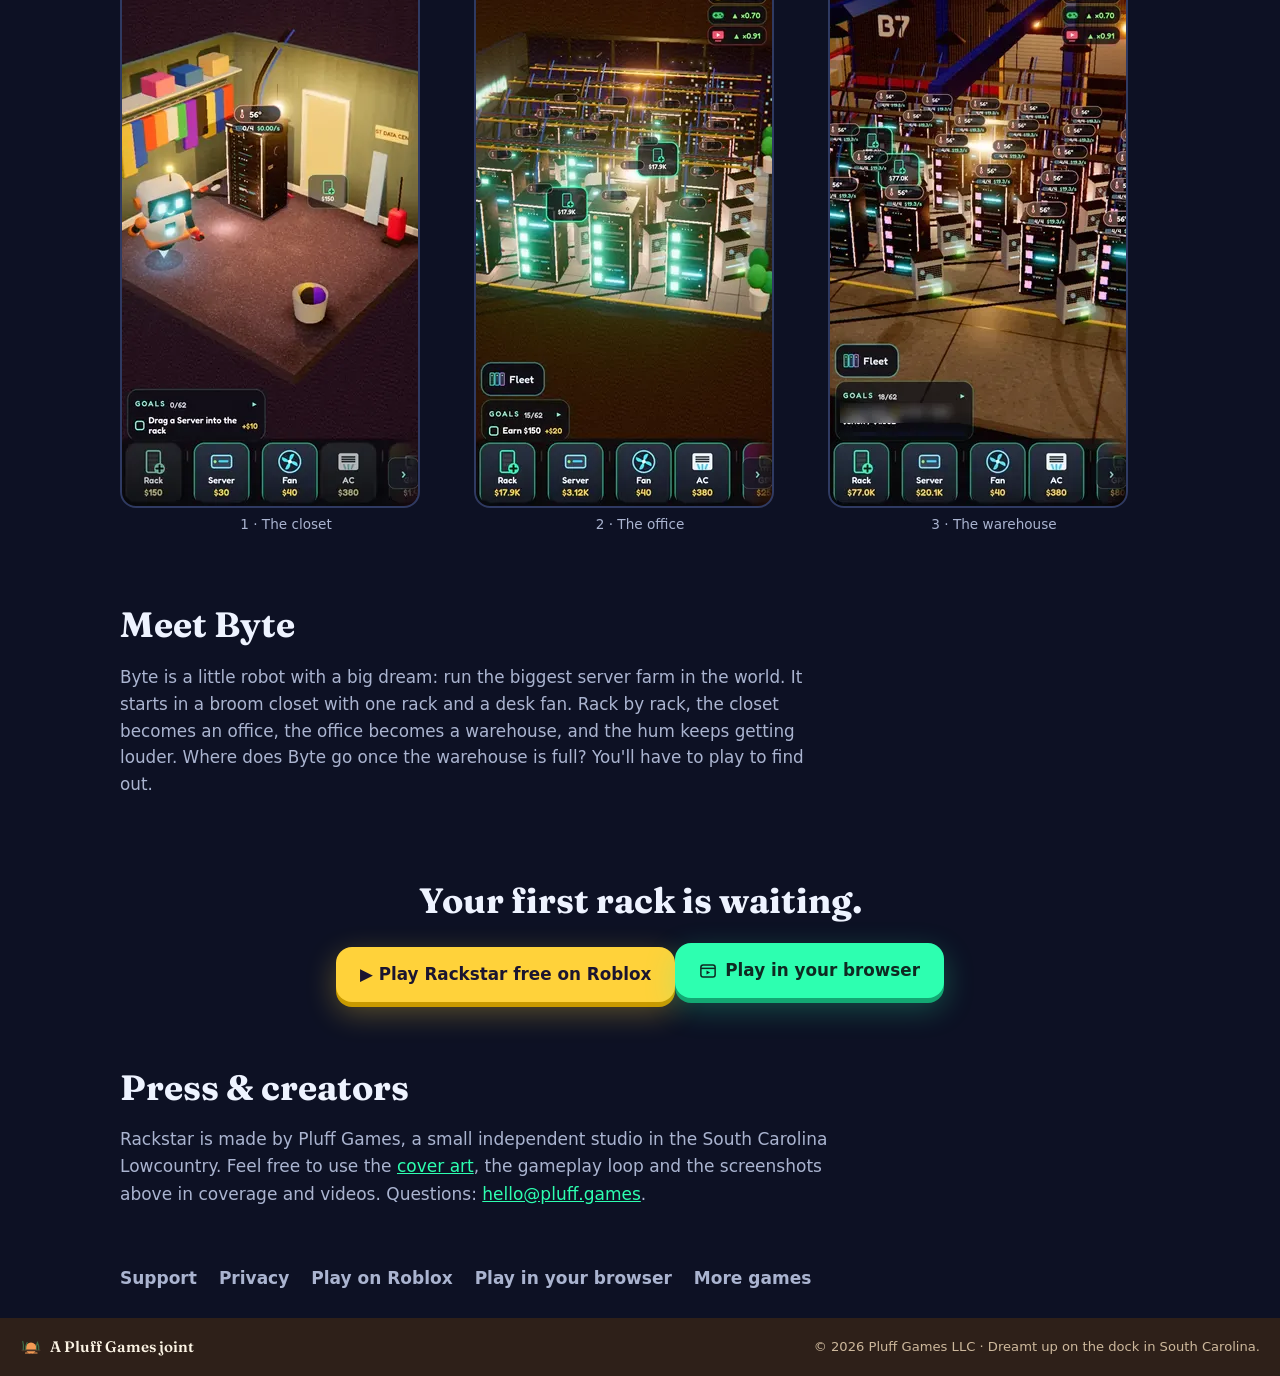
==== commit 080d5824: "Keep 'App Store: coming soon' until Rackstar 1.0 is live (the link follows in its own PR) Co-Authore" ====
--- a/index.html
+++ b/index.html
@@ -19,7 +19,7 @@
    <p class="kick">A cozy idle tycoon from the Lowcountry</p>
    <h1>Build a server empire.</h1>
    <p class="lede">Start with one humming server in a closet. Grow it room by room into an office, then a warehouse, and then somewhere much bigger.</p>
-   <div class="btns"><a class="btn p" href="https://www.roblox.com/games/94772996658794?utm_source=rackstar.pluff.games&amp;utm_medium=referral&amp;utm_campaign=hero" target="_blank" rel="noopener" aria-label="Play Rackstar on Roblox (opens in a new tab)"><svg width="18" height="18" viewBox="0 0 24 24" aria-hidden="true"><path fill="currentColor" fill-rule="evenodd" d="M5.2 1.5 22.5 5.2 18.8 22.5 1.5 18.8zM10.3 9.1l-1.2 4.6 4.6 1.2 1.2-4.6z"/></svg>▶ Play free on Roblox</a><a class="btn r" href="/play/" aria-label="Play Rackstar in your browser"><svg width="18" height="18" viewBox="0 0 24 24" aria-hidden="true"><rect x="2.5" y="4" width="19" height="16" rx="3" fill="none" stroke="currentColor" stroke-width="2"/><path d="M2.5 8.5h19" stroke="currentColor" stroke-width="2"/><path d="M10 11.2v5.6l4.8-2.8z" fill="currentColor"/></svg>Play in your browser</a><a class="btn o" href="https://apps.apple.com/app/id6822089542" target="_blank" rel="noopener" aria-label="Rackstar on the App Store for iPhone and iPad (opens in a new tab)"><svg width="16" height="18" viewBox="0 0 16 18" aria-hidden="true"><path fill="currentColor" d="M13.2 9.6c0-2.3 1.9-3.4 2-3.5-1.1-1.6-2.8-1.8-3.4-1.8-1.4-.1-2.8.9-3.5.9-.7 0-1.8-.8-3-.8C3.7 4.4 2.3 5.3 1.5 6.7c-1.6 2.8-.4 6.9 1.2 9.1.8 1.1 1.7 2.3 2.8 2.3 1.1 0 1.6-.7 2.9-.7 1.4 0 1.8.7 3 .7s2-1.1 2.7-2.2c.9-1.3 1.2-2.5 1.3-2.6-.1 0-2.2-.9-2.2-3.7zM11 2.9c.6-.7 1-1.7.9-2.7-.9 0-1.9.6-2.6 1.3-.5.6-1 1.6-.9 2.6 1 .1 2-.5 2.6-1.2z"/></svg>Get it on the App Store</a></div>
+   <div class="btns"><a class="btn p" href="https://www.roblox.com/games/94772996658794?utm_source=rackstar.pluff.games&amp;utm_medium=referral&amp;utm_campaign=hero" target="_blank" rel="noopener" aria-label="Play Rackstar on Roblox (opens in a new tab)"><svg width="18" height="18" viewBox="0 0 24 24" aria-hidden="true"><path fill="currentColor" fill-rule="evenodd" d="M5.2 1.5 22.5 5.2 18.8 22.5 1.5 18.8zM10.3 9.1l-1.2 4.6 4.6 1.2 1.2-4.6z"/></svg>▶ Play free on Roblox</a><a class="btn r" href="/play/" aria-label="Play Rackstar in your browser"><svg width="18" height="18" viewBox="0 0 24 24" aria-hidden="true"><rect x="2.5" y="4" width="19" height="16" rx="3" fill="none" stroke="currentColor" stroke-width="2"/><path d="M2.5 8.5h19" stroke="currentColor" stroke-width="2"/><path d="M10 11.2v5.6l4.8-2.8z" fill="currentColor"/></svg>Play in your browser</a><span class="btn g" role="note"><svg width="16" height="18" viewBox="0 0 16 18" aria-hidden="true"><path fill="currentColor" d="M13.2 9.6c0-2.3 1.9-3.4 2-3.5-1.1-1.6-2.8-1.8-3.4-1.8-1.4-.1-2.8.9-3.5.9-.7 0-1.8-.8-3-.8C3.7 4.4 2.3 5.3 1.5 6.7c-1.6 2.8-.4 6.9 1.2 9.1.8 1.1 1.7 2.3 2.8 2.3 1.1 0 1.6-.7 2.9-.7 1.4 0 1.8.7 3 .7s2-1.1 2.7-2.2c.9-1.3 1.2-2.5 1.3-2.6-.1 0-2.2-.9-2.2-3.7zM11 2.9c.6-.7 1-1.7.9-2.7-.9 0-1.9.6-2.6 1.3-.5.6-1 1.6-.9 2.6 1 .1 2-.5 2.6-1.2z"/></svg>App Store: coming soon</span></div>
    <div class="ticker" aria-hidden="true"><span id="cash">$0</span><small>earned while you read this</small></div><p class="small">Free to play in your browser and on Roblox.</p>
   </div>
   <div class="hart"><video id="loop" autoplay muted loop playsinline preload="auto" poster="/media/poster.jpg" width="960" height="540" aria-label="Rackstar gameplay: Byte builds racks in the closet, the office and the warehouse"><source src="/media/loop-640.mp4" type="video/mp4" media="(max-width:760px)"><source src="/media/loop.mp4" type="video/mp4"><source src="/media/loop.webm" type="video/webm"></video></div>
@@ -43,7 +43,7 @@
 <section class="wrap cta"><h2>Your first rack is waiting.</h2><a class="btn p" href="https://www.roblox.com/games/94772996658794?utm_source=rackstar.pluff.games&amp;utm_medium=referral&amp;utm_campaign=end_cta" target="_blank" rel="noopener">▶ Play Rackstar free on Roblox</a><a class="btn r" href="/play/"><svg width="18" height="18" viewBox="0 0 24 24" aria-hidden="true"><rect x="2.5" y="4" width="19" height="16" rx="3" fill="none" stroke="currentColor" stroke-width="2"/><path d="M2.5 8.5h19" stroke="currentColor" stroke-width="2"/><path d="M10 11.2v5.6l4.8-2.8z" fill="currentColor"/></svg>Play in your browser</a></section>
 <section class="wrap press"><h2>Press &amp; creators</h2><p>Rackstar is made by Pluff Games, a small independent studio in the South Carolina Lowcountry. Feel free to use the <a href="/img/cover.jpg">cover art</a>, the gameplay loop and the screenshots above in coverage and videos. Questions: <a href="mailto:hello@pluff.games">hello@pluff.games</a>.</p></section>
 </main>
-<footer class="wrap foot"><a href="/support/">Support</a><a href="/privacy/">Privacy</a><a href="https://www.roblox.com/games/94772996658794?utm_source=rackstar.pluff.games&amp;utm_medium=referral&amp;utm_campaign=footer" target="_blank" rel="noopener">Play on Roblox</a><a href="/play/">Play in your browser</a><a href="https://apps.apple.com/app/id6822089542" target="_blank" rel="noopener">App Store</a><a href="https://pluff.games">More games</a></footer>
+<footer class="wrap foot"><a href="/support/">Support</a><a href="/privacy/">Privacy</a><a href="https://www.roblox.com/games/94772996658794?utm_source=rackstar.pluff.games&amp;utm_medium=referral&amp;utm_campaign=footer" target="_blank" rel="noopener">Play on Roblox</a><a href="/play/">Play in your browser</a><a href="https://pluff.games">More games</a></footer>
 <div class="pfoot"><a href="https://pluff.games"><img src="/assets/pluff-logo.svg" alt="" width="22" height="22">A Pluff Games joint</a><span>&copy; 2026 Pluff Games LLC · Dreamt up on the dock in South Carolina.</span></div>
 <script src="/assets/sky.js" defer></script>
 <script src="/assets/music.js" defer></script>
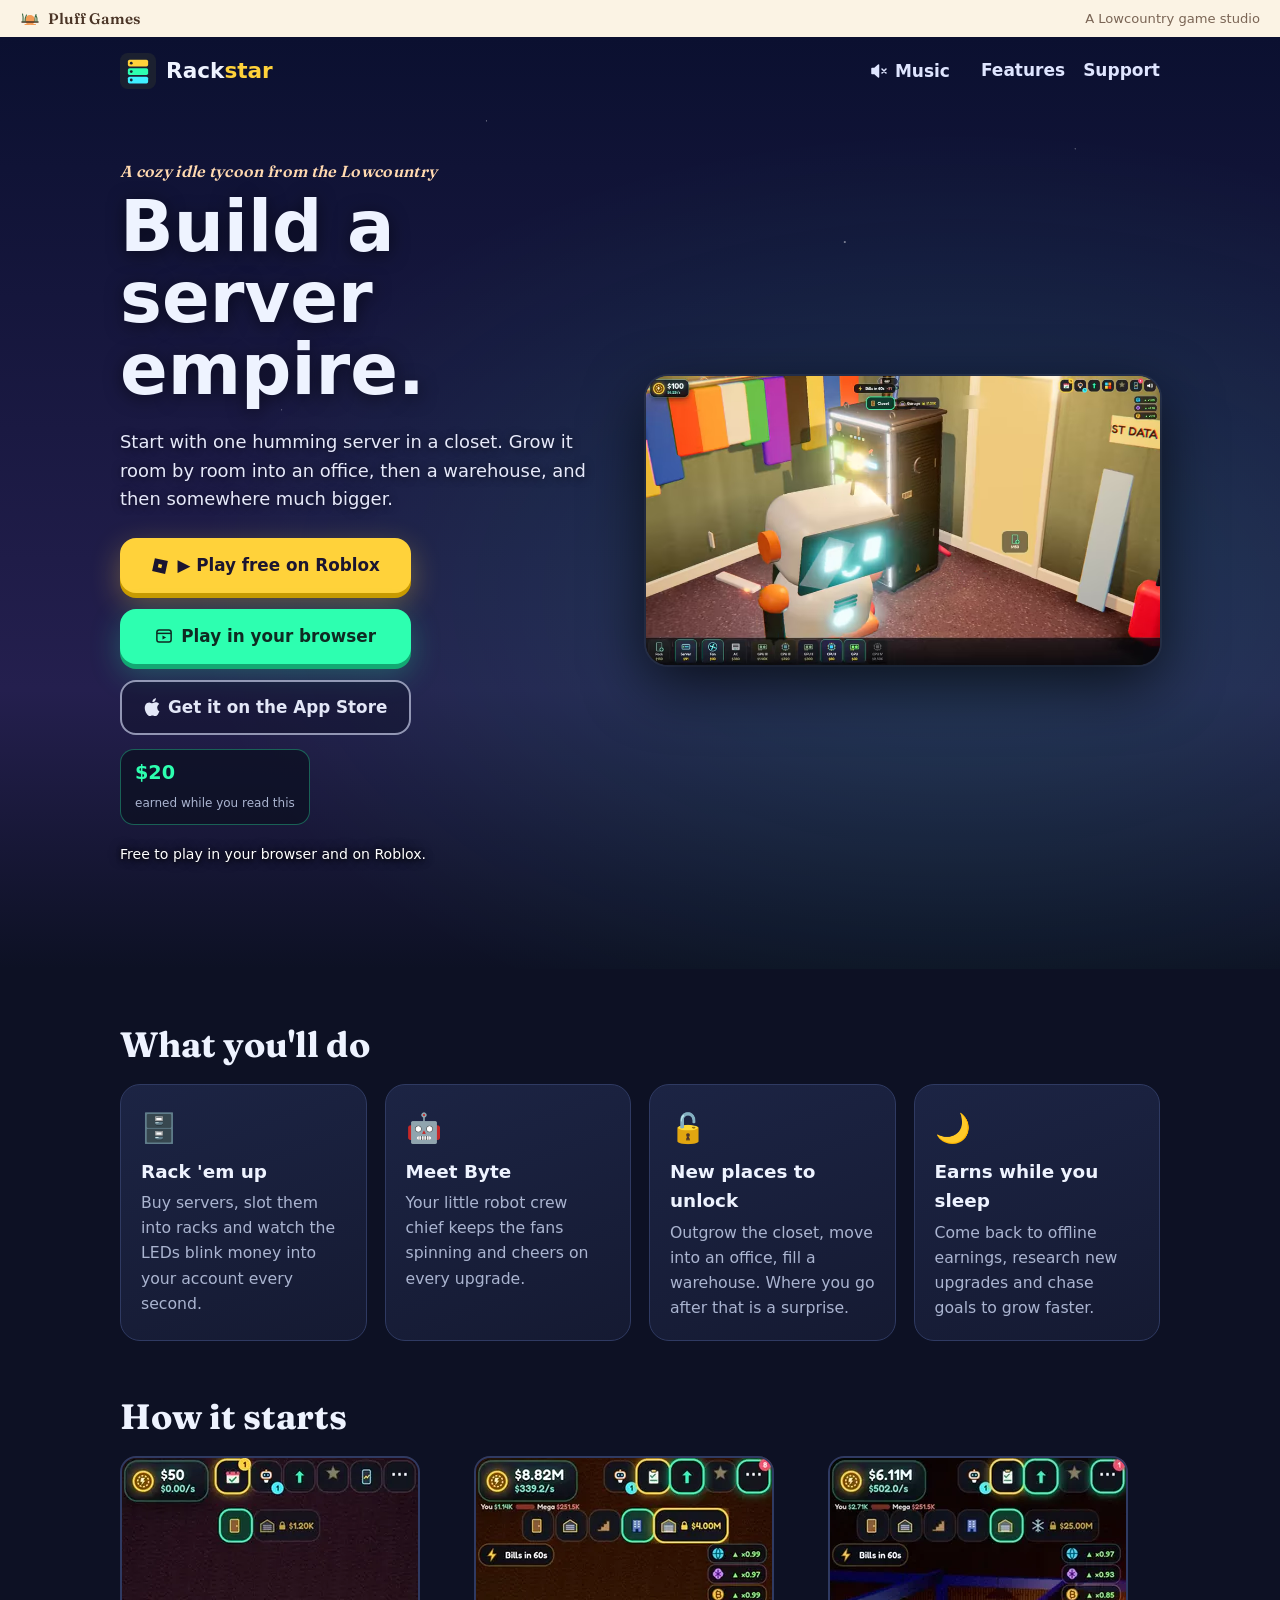
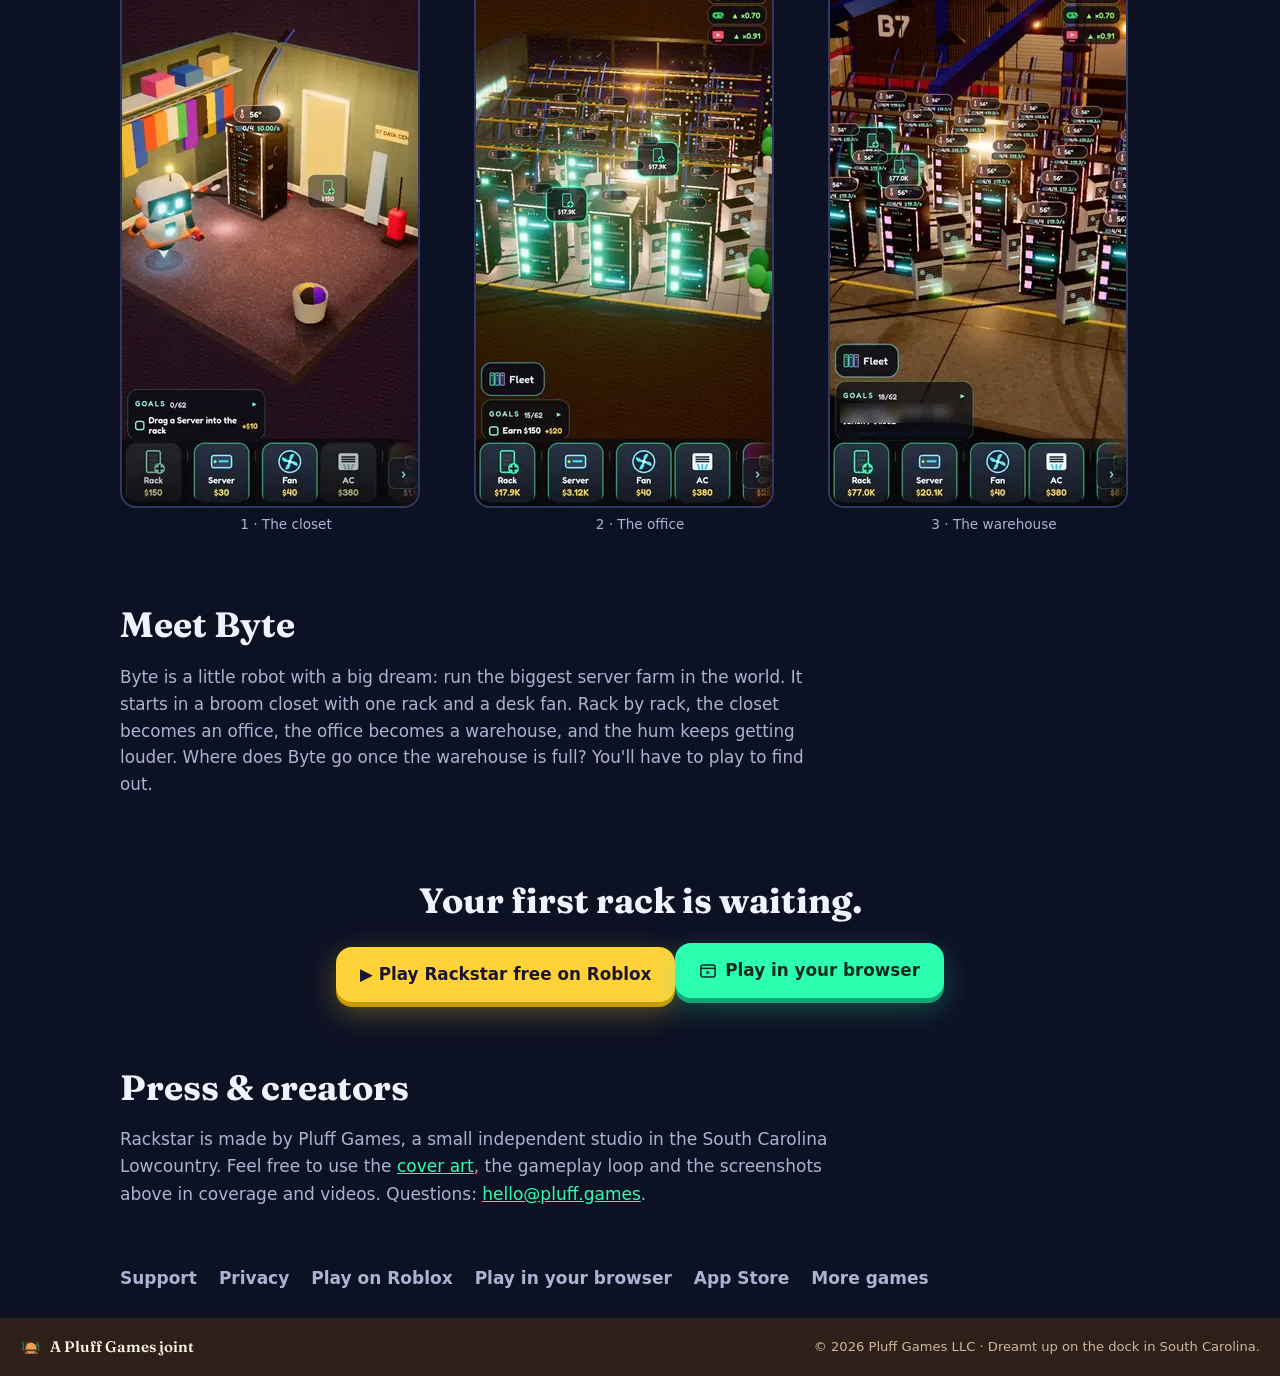
==== commit e0b51cd1: "Link the App Store from the home page (hero + footer) Co-Authored-By: Claude Opus 5.5 <noreply@anthr" ====
--- a/index.html
+++ b/index.html
@@ -19,7 +19,7 @@
    <p class="kick">A cozy idle tycoon from the Lowcountry</p>
    <h1>Build a server empire.</h1>
    <p class="lede">Start with one humming server in a closet. Grow it room by room into an office, then a warehouse, and then somewhere much bigger.</p>
-   <div class="btns"><a class="btn p" href="https://www.roblox.com/games/94772996658794?utm_source=rackstar.pluff.games&amp;utm_medium=referral&amp;utm_campaign=hero" target="_blank" rel="noopener" aria-label="Play Rackstar on Roblox (opens in a new tab)"><svg width="18" height="18" viewBox="0 0 24 24" aria-hidden="true"><path fill="currentColor" fill-rule="evenodd" d="M5.2 1.5 22.5 5.2 18.8 22.5 1.5 18.8zM10.3 9.1l-1.2 4.6 4.6 1.2 1.2-4.6z"/></svg>▶ Play free on Roblox</a><a class="btn r" href="/play/" aria-label="Play Rackstar in your browser"><svg width="18" height="18" viewBox="0 0 24 24" aria-hidden="true"><rect x="2.5" y="4" width="19" height="16" rx="3" fill="none" stroke="currentColor" stroke-width="2"/><path d="M2.5 8.5h19" stroke="currentColor" stroke-width="2"/><path d="M10 11.2v5.6l4.8-2.8z" fill="currentColor"/></svg>Play in your browser</a><span class="btn g" role="note"><svg width="16" height="18" viewBox="0 0 16 18" aria-hidden="true"><path fill="currentColor" d="M13.2 9.6c0-2.3 1.9-3.4 2-3.5-1.1-1.6-2.8-1.8-3.4-1.8-1.4-.1-2.8.9-3.5.9-.7 0-1.8-.8-3-.8C3.7 4.4 2.3 5.3 1.5 6.7c-1.6 2.8-.4 6.9 1.2 9.1.8 1.1 1.7 2.3 2.8 2.3 1.1 0 1.6-.7 2.9-.7 1.4 0 1.8.7 3 .7s2-1.1 2.7-2.2c.9-1.3 1.2-2.5 1.3-2.6-.1 0-2.2-.9-2.2-3.7zM11 2.9c.6-.7 1-1.7.9-2.7-.9 0-1.9.6-2.6 1.3-.5.6-1 1.6-.9 2.6 1 .1 2-.5 2.6-1.2z"/></svg>App Store: coming soon</span></div>
+   <div class="btns"><a class="btn p" href="https://www.roblox.com/games/94772996658794?utm_source=rackstar.pluff.games&amp;utm_medium=referral&amp;utm_campaign=hero" target="_blank" rel="noopener" aria-label="Play Rackstar on Roblox (opens in a new tab)"><svg width="18" height="18" viewBox="0 0 24 24" aria-hidden="true"><path fill="currentColor" fill-rule="evenodd" d="M5.2 1.5 22.5 5.2 18.8 22.5 1.5 18.8zM10.3 9.1l-1.2 4.6 4.6 1.2 1.2-4.6z"/></svg>▶ Play free on Roblox</a><a class="btn r" href="/play/" aria-label="Play Rackstar in your browser"><svg width="18" height="18" viewBox="0 0 24 24" aria-hidden="true"><rect x="2.5" y="4" width="19" height="16" rx="3" fill="none" stroke="currentColor" stroke-width="2"/><path d="M2.5 8.5h19" stroke="currentColor" stroke-width="2"/><path d="M10 11.2v5.6l4.8-2.8z" fill="currentColor"/></svg>Play in your browser</a><a class="btn o" href="https://apps.apple.com/app/id6822089542" target="_blank" rel="noopener" aria-label="Rackstar on the App Store for iPhone and iPad (opens in a new tab)"><svg width="16" height="18" viewBox="0 0 16 18" aria-hidden="true"><path fill="currentColor" d="M13.2 9.6c0-2.3 1.9-3.4 2-3.5-1.1-1.6-2.8-1.8-3.4-1.8-1.4-.1-2.8.9-3.5.9-.7 0-1.8-.8-3-.8C3.7 4.4 2.3 5.3 1.5 6.7c-1.6 2.8-.4 6.9 1.2 9.1.8 1.1 1.7 2.3 2.8 2.3 1.1 0 1.6-.7 2.9-.7 1.4 0 1.8.7 3 .7s2-1.1 2.7-2.2c.9-1.3 1.2-2.5 1.3-2.6-.1 0-2.2-.9-2.2-3.7zM11 2.9c.6-.7 1-1.7.9-2.7-.9 0-1.9.6-2.6 1.3-.5.6-1 1.6-.9 2.6 1 .1 2-.5 2.6-1.2z"/></svg>Get it on the App Store</a></div>
    <div class="ticker" aria-hidden="true"><span id="cash">$0</span><small>earned while you read this</small></div><p class="small">Free to play in your browser and on Roblox.</p>
   </div>
   <div class="hart"><video id="loop" autoplay muted loop playsinline preload="auto" poster="/media/poster.jpg" width="960" height="540" aria-label="Rackstar gameplay: Byte builds racks in the closet, the office and the warehouse"><source src="/media/loop-640.mp4" type="video/mp4" media="(max-width:760px)"><source src="/media/loop.mp4" type="video/mp4"><source src="/media/loop.webm" type="video/webm"></video></div>
@@ -43,7 +43,7 @@
 <section class="wrap cta"><h2>Your first rack is waiting.</h2><a class="btn p" href="https://www.roblox.com/games/94772996658794?utm_source=rackstar.pluff.games&amp;utm_medium=referral&amp;utm_campaign=end_cta" target="_blank" rel="noopener">▶ Play Rackstar free on Roblox</a><a class="btn r" href="/play/"><svg width="18" height="18" viewBox="0 0 24 24" aria-hidden="true"><rect x="2.5" y="4" width="19" height="16" rx="3" fill="none" stroke="currentColor" stroke-width="2"/><path d="M2.5 8.5h19" stroke="currentColor" stroke-width="2"/><path d="M10 11.2v5.6l4.8-2.8z" fill="currentColor"/></svg>Play in your browser</a></section>
 <section class="wrap press"><h2>Press &amp; creators</h2><p>Rackstar is made by Pluff Games, a small independent studio in the South Carolina Lowcountry. Feel free to use the <a href="/img/cover.jpg">cover art</a>, the gameplay loop and the screenshots above in coverage and videos. Questions: <a href="mailto:hello@pluff.games">hello@pluff.games</a>.</p></section>
 </main>
-<footer class="wrap foot"><a href="/support/">Support</a><a href="/privacy/">Privacy</a><a href="https://www.roblox.com/games/94772996658794?utm_source=rackstar.pluff.games&amp;utm_medium=referral&amp;utm_campaign=footer" target="_blank" rel="noopener">Play on Roblox</a><a href="/play/">Play in your browser</a><a href="https://pluff.games">More games</a></footer>
+<footer class="wrap foot"><a href="/support/">Support</a><a href="/privacy/">Privacy</a><a href="https://www.roblox.com/games/94772996658794?utm_source=rackstar.pluff.games&amp;utm_medium=referral&amp;utm_campaign=footer" target="_blank" rel="noopener">Play on Roblox</a><a href="/play/">Play in your browser</a><a href="https://apps.apple.com/app/id6822089542" target="_blank" rel="noopener">App Store</a><a href="https://pluff.games">More games</a></footer>
 <div class="pfoot"><a href="https://pluff.games"><img src="/assets/pluff-logo.svg" alt="" width="22" height="22">A Pluff Games joint</a><span>&copy; 2026 Pluff Games LLC · Dreamt up on the dock in South Carolina.</span></div>
 <script src="/assets/sky.js" defer></script>
 <script src="/assets/music.js" defer></script>
